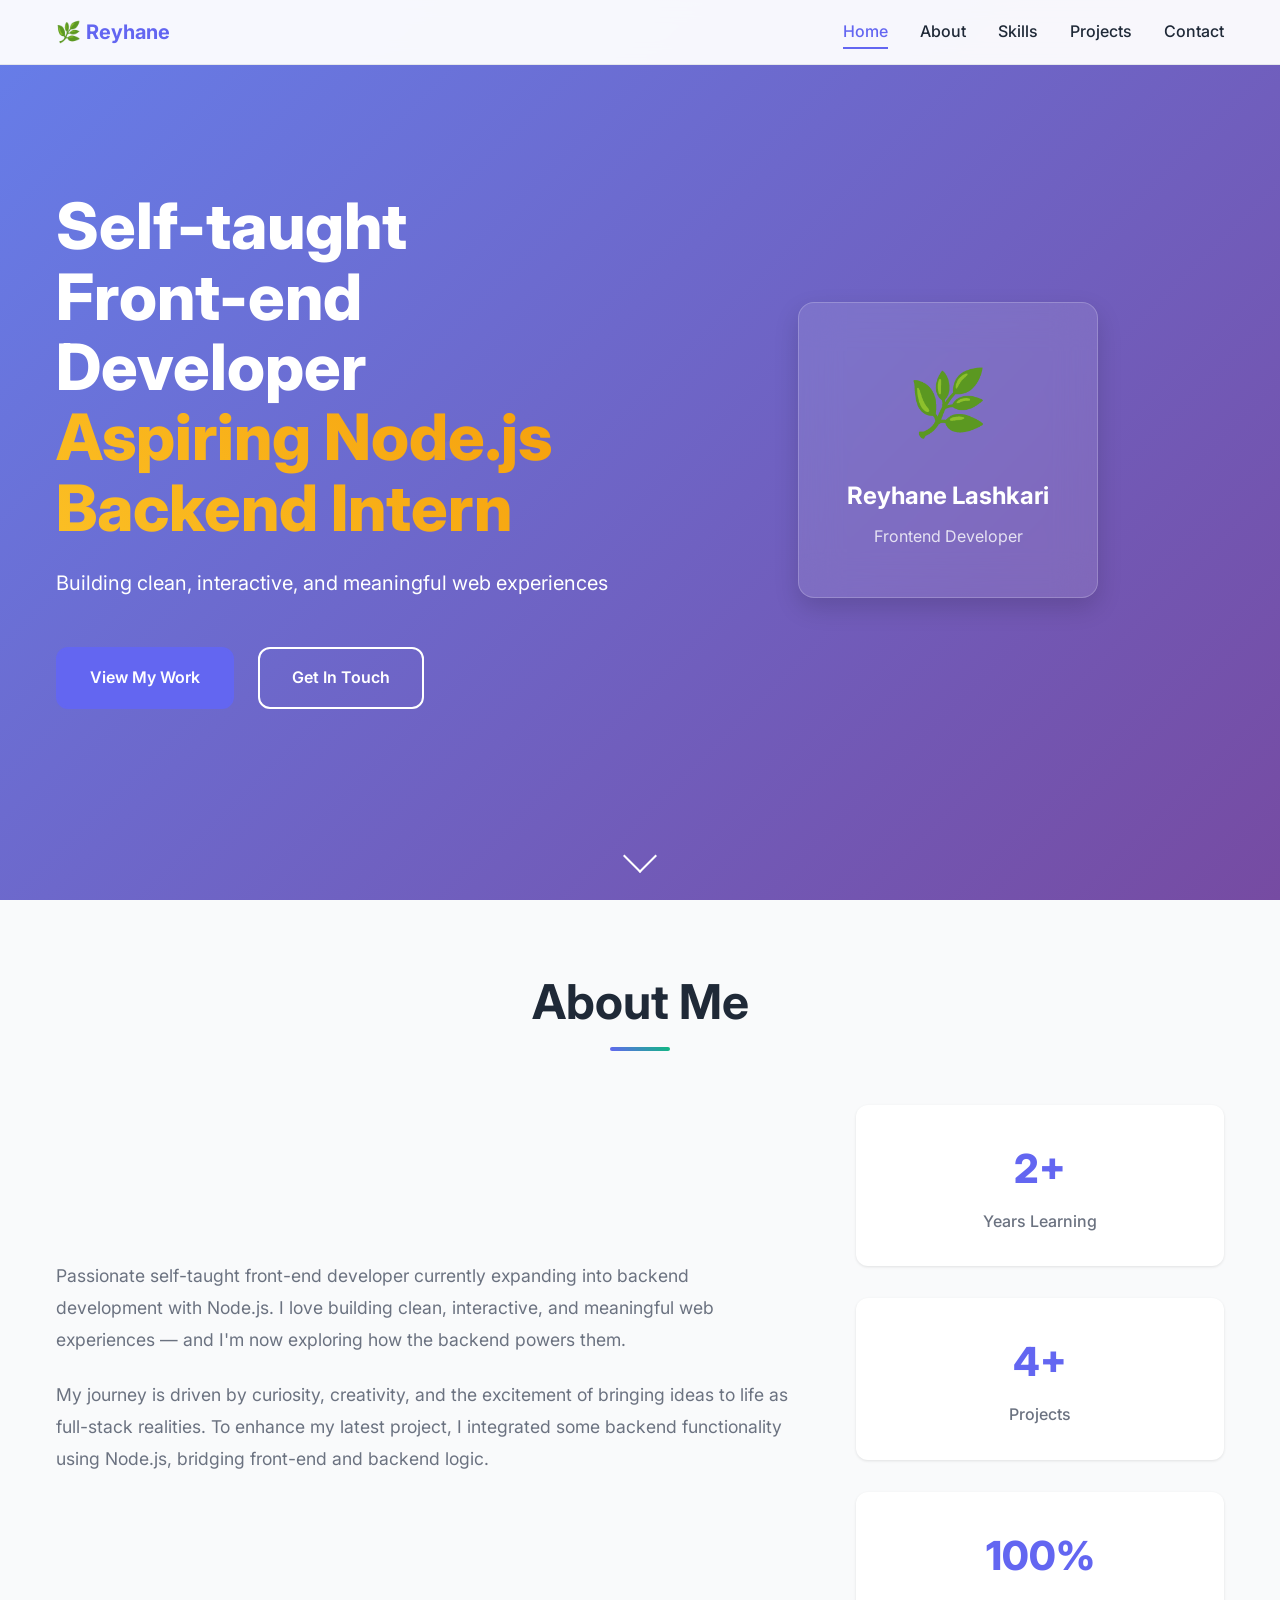
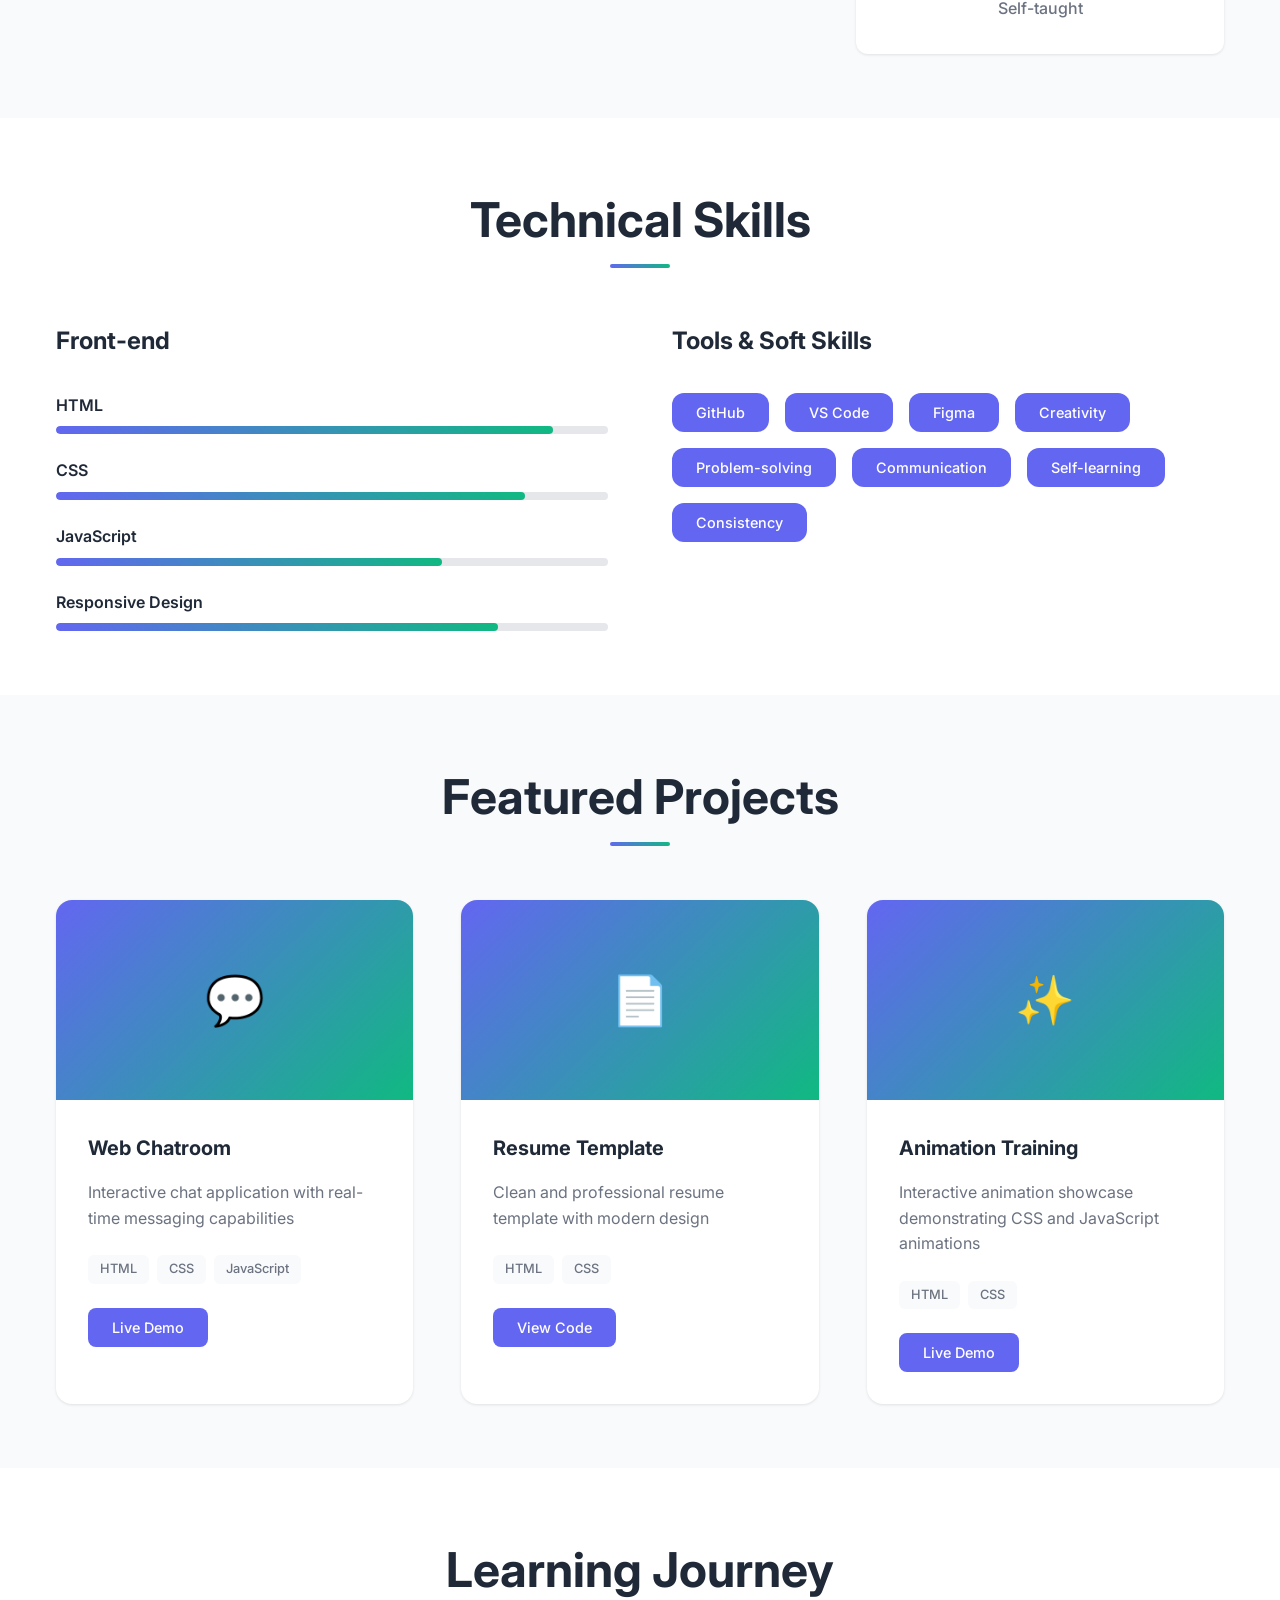
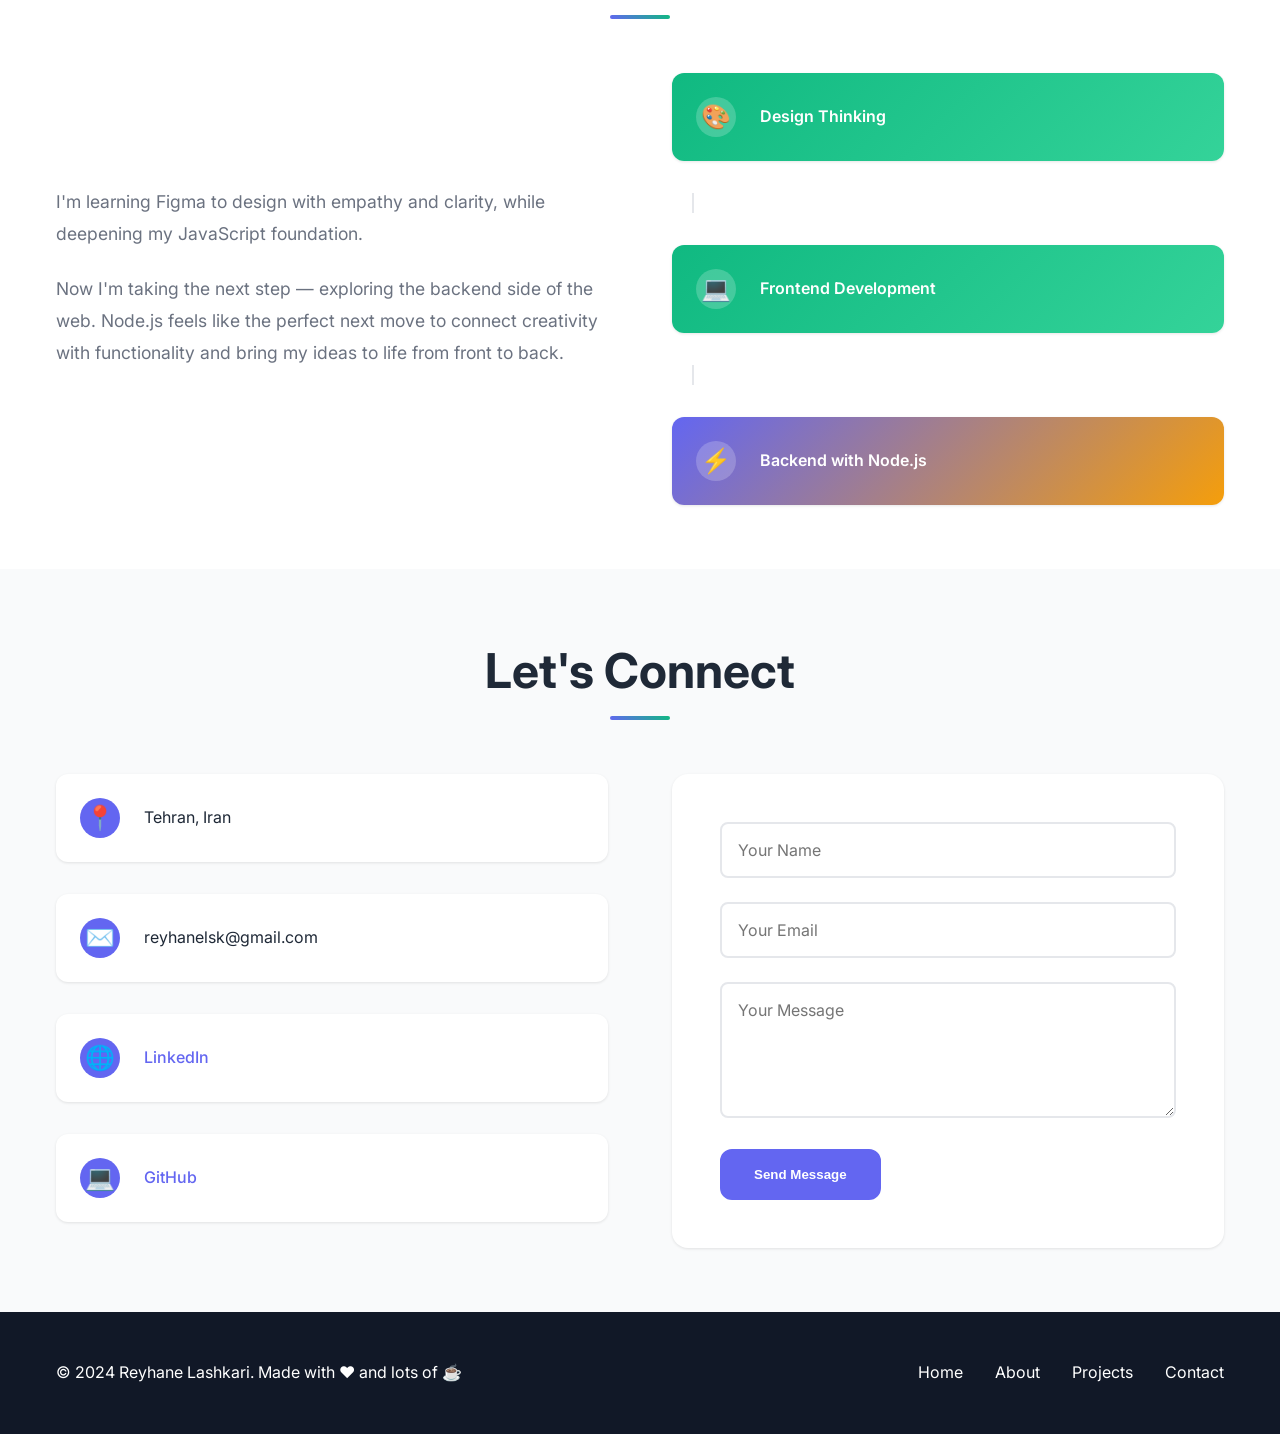
==== index.html @ 19170413 "required" ====
<!DOCTYPE html>
<html lang="en">
<head>
    <meta charset="UTF-8">
    <meta name="viewport" content="width=device-width, initial-scale=1.0">
    <meta name="description" content="Reyhane Lashkari - Self-taught Front-end Developer | Aspiring Node.js Backend Intern">
    <meta name="keywords" content="frontend developer, web developer, portfolio, HTML, CSS, JavaScript, Node.js">
    <meta name="author" content="Reyhane Lashkari">
    
    <!-- Open Graph Meta Tags -->
    <meta property="og:title" content="Reyhane Lashkari - Frontend Developer Portfolio">
    <meta property="og:description" content="Passionate self-taught front-end developer exploring backend development with Node.js">
    <meta property="og:type" content="website">
    
    <title>Reyhane Lashkari - Frontend Developer Portfolio</title>
    
    <!-- Preload critical resources -->
    <link rel="preload" href="styles.css" as="style">
    <link rel="preload" href="script.js" as="script">
    
    <!-- Favicon -->
    <link rel="icon" type="image/svg+xml" href="data:image/svg+xml,<svg xmlns='http://www.w3.org/2000/svg' viewBox='0 0 100 100'><text y='.9em' font-size='90'>🌿</text></svg>">
    
    <!-- PWA Manifest -->
    <link rel="manifest" href="manifest.json">
    <meta name="theme-color" content="#6366f1">
    <meta name="apple-mobile-web-app-capable" content="yes">
    <meta name="apple-mobile-web-app-status-bar-style" content="default">
    <meta name="apple-mobile-web-app-title" content="Reyhane Portfolio">
    
    <!-- Styles -->
    <link rel="stylesheet" href="styles.css">
</head>
<body>
    <!-- Navigation -->
    <nav class="navbar" id="navbar">
        <div class="nav-container">
            <div class="nav-logo">
                <span class="logo-text">🌿 Reyhane</span>
            </div>
            <div class="nav-menu" id="nav-menu">
                <a href="#home" class="nav-link">Home</a>
                <a href="#about" class="nav-link">About</a>
                <a href="#skills" class="nav-link">Skills</a>
                <a href="#projects" class="nav-link">Projects</a>
                <a href="#contact" class="nav-link">Contact</a>
            </div>
            <div class="hamburger" id="hamburger">
                <span class="bar"></span>
                <span class="bar"></span>
                <span class="bar"></span>
            </div>
        </div>
    </nav>

    <!-- Hero Section -->
    <section id="home" class="hero">
        <div class="hero-container">
            <div class="hero-content">
                <h1 class="hero-title">
                    <span class="title-line">Self-taught</span>
                    <span class="title-line">Front-end Developer</span>
                    <span class="title-line highlight">Aspiring Node.js Backend Intern</span>
                </h1>
                <p class="hero-subtitle">
                    Building clean, interactive, and meaningful web experiences
                </p>
                <div class="hero-buttons">
                    <a href="#projects" class="btn btn-primary">View My Work</a>
                    <a href="#contact" class="btn btn-secondary">Get In Touch</a>
                </div>
            </div>
            <div class="hero-image">
                <div class="floating-card">
                    <div class="card-content">
                        <div class="profile-avatar">🌿</div>
                        <h3>Reyhane Lashkari</h3>
                        <p>Frontend Developer</p>
                    </div>
                </div>
            </div>
        </div>
        <div class="scroll-indicator">
            <div class="scroll-arrow"></div>
        </div>
    </section>

    <!-- About Section -->
    <section id="about" class="about">
        <div class="container">
            <h2 class="section-title">About Me</h2>
            <div class="about-content">
                <div class="about-text">
                    <p class="about-description">
                        Passionate self-taught front-end developer currently expanding into backend development with Node.js.
                        I love building clean, interactive, and meaningful web experiences — and I'm now exploring how the backend powers them.
                    </p>
                    <p class="about-description">
                        My journey is driven by curiosity, creativity, and the excitement of bringing ideas to life as full-stack realities.
                        To enhance my latest project, I integrated some backend functionality using Node.js, bridging front-end and backend logic.
                    </p>
                </div>
                <div class="about-stats">
                    <div class="stat-item">
                        <div class="stat-number">2+</div>
                        <div class="stat-label">Years Learning</div>
                    </div>
                    <div class="stat-item">
                        <div class="stat-number">4+</div>
                        <div class="stat-label">Projects</div>
                    </div>
                    <div class="stat-item">
                        <div class="stat-number">100%</div>
                        <div class="stat-label">Self-taught</div>
                    </div>
                </div>
            </div>
        </div>
    </section>

    <!-- Skills Section -->
    <section id="skills" class="skills">
        <div class="container">
            <h2 class="section-title">Technical Skills</h2>
            <div class="skills-grid">
                <div class="skill-category">
                    <h3>Front-end</h3>
                    <div class="skill-items">
                        <div class="skill-item">
                            <span class="skill-name">HTML</span>
                            <div class="skill-bar">
                                <div class="skill-progress" data-width="90"></div>
                            </div>
                        </div>
                        <div class="skill-item">
                            <span class="skill-name">CSS</span>
                            <div class="skill-bar">
                                <div class="skill-progress" data-width="85"></div>
                            </div>
                        </div>
                        <div class="skill-item">
                            <span class="skill-name">JavaScript</span>
                            <div class="skill-bar">
                                <div class="skill-progress" data-width="70"></div>
                            </div>
                        </div>
                        <div class="skill-item">
                            <span class="skill-name">Responsive Design</span>
                            <div class="skill-bar">
                                <div class="skill-progress" data-width="80"></div>
                            </div>
                        </div>
                    </div>
                </div>
                <div class="skill-category">
                    <h3>Tools & Soft Skills</h3>
                    <div class="skill-tags">
                        <span class="skill-tag">GitHub</span>
                        <span class="skill-tag">VS Code</span>
                        <span class="skill-tag">Figma</span>
                        <span class="skill-tag">Creativity</span>
                        <span class="skill-tag">Problem-solving</span>
                        <span class="skill-tag">Communication</span>
                        <span class="skill-tag">Self-learning</span>
                        <span class="skill-tag">Consistency</span>
                    </div>
                </div>
            </div>
        </div>
    </section>

    <!-- Projects Section -->
    <section id="projects" class="projects">
        <div class="container">
            <h2 class="section-title">Featured Projects</h2>
            <div class="projects-grid">
                <div class="project-card" data-aos="fade-up">
                    <div class="project-image">
                        <div class="project-placeholder">
                            <span class="project-icon">💬</span>
                        </div>
                    </div>
                    <div class="project-content">
                        <h3>Web Chatroom</h3>
                        <p>Interactive chat application with real-time messaging capabilities</p>
                        <div class="project-tech">
                            <span class="tech-tag">HTML</span>
                            <span class="tech-tag">CSS</span>
                            <span class="tech-tag">JavaScript</span>
                        </div>
                        <div class="project-links">
                            <a href="https://reyhane-lsk.github.io/Exito.PROJECT/" target="_blank" class="project-link">Live Demo</a>
                        </div>
                    </div>
                </div>

                <div class="project-card" data-aos="fade-up" data-aos-delay="100">
                    <div class="project-image">
                        <div class="project-placeholder">
                            <span class="project-icon">📄</span>
                        </div>
                    </div>
                    <div class="project-content">
                        <h3>Resume Template</h3>
                        <p>Clean and professional resume template with modern design</p>
                        <div class="project-tech">
                            <span class="tech-tag">HTML</span>
                            <span class="tech-tag">CSS</span>
                        </div>
                        <div class="project-links">
                            <a href="https://github.com/Reyhane-lsk/resume-teplate" target="_blank" class="project-link">View Code</a>
                        </div>
                    </div>
                </div>

                <div class="project-card" data-aos="fade-up" data-aos-delay="200">
                    <div class="project-image">
                        <div class="project-placeholder">
                            <span class="project-icon">✨</span>
                        </div>
                    </div>
                    <div class="project-content">
                        <h3>Animation Training</h3>
                        <p>Interactive animation showcase demonstrating CSS and JavaScript animations</p>
                        <div class="project-tech">
                            <span class="tech-tag">HTML</span>
                            <span class="tech-tag">CSS</span>
                        </div>
                        <div class="project-links">
                            <a href="https://reyhane-lsk.github.io/animation/" target="_blank" class="project-link">Live Demo</a>
                        </div>
                    </div>
                </div>
            </div>
        </div>
    </section>

    <!-- Learning Journey Section -->
    <section class="learning">
        <div class="container">
            <h2 class="section-title">Learning Journey</h2>
            <div class="learning-content">
                <div class="learning-text">
                    <p>I'm learning Figma to design with empathy and clarity, while deepening my JavaScript foundation.</p>
                    <p>Now I'm taking the next step — exploring the backend side of the web. Node.js feels like the perfect next move to connect creativity with functionality and bring my ideas to life from front to back.</p>
                </div>
                <div class="learning-visual">
                    <div class="learning-path">
                        <div class="path-item completed">
                            <div class="path-icon">🎨</div>
                            <div class="path-text">Design Thinking</div>
                        </div>
                        <div class="path-line"></div>
                        <div class="path-item completed">
                            <div class="path-icon">💻</div>
                            <div class="path-text">Frontend Development</div>
                        </div>
                        <div class="path-line"></div>
                        <div class="path-item current">
                            <div class="path-icon">⚡</div>
                            <div class="path-text">Backend with Node.js</div>
                        </div>
                    </div>
                </div>
            </div>
        </div>
    </section>

    <!-- Contact Section -->
    <section id="contact" class="contact">
        <div class="container">
            <h2 class="section-title">Let's Connect</h2>
            <div class="contact-content">
                <div class="contact-info">
                    <div class="contact-item">
                        <div class="contact-icon">📍</div>
                        <div class="contact-text">Tehran, Iran</div>
                    </div>
                    <div class="contact-item">
                        <div class="contact-icon">✉️</div>
                        <div class="contact-text">reyhanelsk@gmail.com</div>
                    </div>
                    <div class="contact-item">
                        <div class="contact-icon">🌐</div>
                        <div class="contact-text">
                            <a href="https://www.linkedin.com/in/reyhane-lashkari-071362370" target="_blank">LinkedIn</a>
                        </div>
                    </div>
                    <div class="contact-item">
                        <div class="contact-icon">💻</div>
                        <div class="contact-text">
                            <a href="https://github.com/Reyhane-lsk" target="_blank">GitHub</a>
                        </div>
                    </div>
                </div>
                <div class="contact-form">
                    <form id="contactForm">
                        <div class="form-group">
                            <input type="text" id="name" name="name" placeholder="Your Name" required>
                        </div>
                        <div class="form-group">
                            <input type="email" id="email" name="email" placeholder="Your Email" required>
                        </div>
                        <div class="form-group">
                            <textarea id="message" name="message" placeholder="Your Message" rows="5" required></textarea>
                        </div>
                        <button type="submit" class="btn btn-primary">Send Message</button>
                    </form>
                </div>
            </div>
        </div>
    </section>

    <!-- Footer -->
    <footer class="footer">
        <div class="container">
            <div class="footer-content">
                <div class="footer-text">
                    <p>&copy; 2024 Reyhane Lashkari. Made with ❤️ and lots of ☕</p>
                </div>
                <div class="footer-links">
                    <a href="#home">Home</a>
                    <a href="#about">About</a>
                    <a href="#projects">Projects</a>
                    <a href="#contact">Contact</a>
                </div>
            </div>
        </div>
    </footer>

    <!-- Scripts -->
    <script src="script.js"></script>
</body>
</html>
---- styles.css ----
/* Reset and Base Styles */
* {
    margin: 0;
    padding: 0;
    box-sizing: border-box;
}

:root {
    /* Color Palette */
    --primary-color: #6366f1;
    --primary-dark: #4f46e5;
    --secondary-color: #10b981;
    --accent-color: #f59e0b;
    --text-primary: #1f2937;
    --text-secondary: #6b7280;
    --text-light: #9ca3af;
    --bg-primary: #ffffff;
    --bg-secondary: #f9fafb;
    --bg-dark: #111827;
    --border-color: #e5e7eb;
    --shadow-light: 0 1px 3px rgba(0, 0, 0, 0.1);
    --shadow-medium: 0 4px 6px rgba(0, 0, 0, 0.1);
    --shadow-large: 0 10px 25px rgba(0, 0, 0, 0.15);
    
    /* Typography */
    --font-primary: 'Inter', -apple-system, BlinkMacSystemFont, 'Segoe UI', Roboto, sans-serif;
    --font-mono: 'Fira Code', 'Monaco', 'Cascadia Code', monospace;
    
    /* Spacing */
    --spacing-xs: 0.5rem;
    --spacing-sm: 1rem;
    --spacing-md: 1.5rem;
    --spacing-lg: 2rem;
    --spacing-xl: 3rem;
    --spacing-2xl: 4rem;
    
    /* Border Radius */
    --radius-sm: 0.375rem;
    --radius-md: 0.5rem;
    --radius-lg: 0.75rem;
    --radius-xl: 1rem;
    
    /* Transitions */
    --transition-fast: 0.15s ease;
    --transition-normal: 0.3s ease;
    --transition-slow: 0.5s ease;
}

/* Performance Optimizations */
html {
    scroll-behavior: smooth;
    font-size: 16px;
}

body {
    font-family: var(--font-primary);
    line-height: 1.6;
    color: var(--text-primary);
    background-color: var(--bg-primary);
    overflow-x: hidden;
}

/* Lazy Loading Images */
img[data-src] {
    opacity: 0;
    transition: opacity 0.3s ease;
}

img[data-src].loaded {
    opacity: 1;
}

/* Container */
.container {
    max-width: 1200px;
    margin: 0 auto;
    padding: 0 var(--spacing-sm);
}

/* Navigation */
.navbar {
    position: fixed;
    top: 0;
    left: 0;
    right: 0;
    background: rgba(255, 255, 255, 0.95);
    backdrop-filter: blur(10px);
    border-bottom: 1px solid var(--border-color);
    z-index: 1000;
    transition: all var(--transition-normal);
}

.navbar.scrolled {
    background: rgba(255, 255, 255, 0.98);
    box-shadow: var(--shadow-medium);
}

.nav-container {
    display: flex;
    justify-content: space-between;
    align-items: center;
    padding: var(--spacing-sm) var(--spacing-sm);
    max-width: 1200px;
    margin: 0 auto;
}

.nav-logo .logo-text {
    font-size: 1.25rem;
    font-weight: 700;
    color: var(--primary-color);
    text-decoration: none;
}

.nav-menu {
    display: flex;
    gap: var(--spacing-lg);
}

.nav-link {
    text-decoration: none;
    color: var(--text-primary);
    font-weight: 500;
    transition: color var(--transition-fast);
    position: relative;
}

.nav-link:hover {
    color: var(--primary-color);
}

.nav-link::after {
    content: '';
    position: absolute;
    bottom: -4px;
    left: 0;
    width: 0;
    height: 2px;
    background: var(--primary-color);
    transition: width var(--transition-normal);
}

.nav-link:hover::after {
    width: 100%;
}

.hamburger {
    display: none;
    flex-direction: column;
    cursor: pointer;
    gap: 4px;
}

.bar {
    width: 25px;
    height: 3px;
    background: var(--text-primary);
    transition: all var(--transition-normal);
}

/* Hero Section */
.hero {
    min-height: 100vh;
    display: flex;
    align-items: center;
    background: linear-gradient(135deg, #667eea 0%, #764ba2 100%);
    position: relative;
    overflow: hidden;
}

.hero::before {
    content: '';
    position: absolute;
    top: 0;
    left: 0;
    right: 0;
    bottom: 0;
    background: url('data:image/svg+xml,<svg xmlns="http://www.w3.org/2000/svg" viewBox="0 0 100 100"><defs><pattern id="grain" width="100" height="100" patternUnits="userSpaceOnUse"><circle cx="50" cy="50" r="1" fill="white" opacity="0.1"/></pattern></defs><rect width="100" height="100" fill="url(%23grain)"/></svg>');
    opacity: 0.3;
}

.hero-container {
    display: grid;
    grid-template-columns: 1fr 1fr;
    gap: var(--spacing-2xl);
    align-items: center;
    position: relative;
    z-index: 1;
    max-width: 1200px;
    margin: 0 auto;
    padding: 0 var(--spacing-sm);
}

.hero-content {
    color: white;
}

.hero-title {
    font-size: clamp(2.5rem, 5vw, 4rem);
    font-weight: 800;
    line-height: 1.1;
    margin-bottom: var(--spacing-md);
}

.title-line {
    display: block;
    opacity: 0;
    transform: translateY(30px);
    animation: slideUp 0.8s ease forwards;
}

.title-line:nth-child(1) { animation-delay: 0.1s; }
.title-line:nth-child(2) { animation-delay: 0.2s; }
.title-line:nth-child(3) { animation-delay: 0.3s; }

.highlight {
    background: linear-gradient(45deg, #fbbf24, #f59e0b);
    -webkit-background-clip: text;
    -webkit-text-fill-color: transparent;
    background-clip: text;
}

.hero-subtitle {
    font-size: 1.25rem;
    margin-bottom: var(--spacing-xl);
    opacity: 0;
    animation: fadeInUp 0.8s ease 0.4s forwards;
}

.hero-buttons {
    display: flex;
    gap: var(--spacing-md);
    opacity: 0;
    animation: fadeInUp 0.8s ease 0.5s forwards;
}

.btn {
    display: inline-block;
    padding: var(--spacing-sm) var(--spacing-lg);
    border-radius: var(--radius-lg);
    text-decoration: none;
    font-weight: 600;
    transition: all var(--transition-normal);
    border: 2px solid transparent;
    cursor: pointer;
}

.btn-primary {
    background: var(--primary-color);
    color: white;
    border-color: var(--primary-color);
}

.btn-primary:hover {
    background: var(--primary-dark);
    transform: translateY(-2px);
    box-shadow: var(--shadow-large);
}

.btn-secondary {
    background: transparent;
    color: white;
    border-color: white;
}

.btn-secondary:hover {
    background: white;
    color: var(--primary-color);
    transform: translateY(-2px);
}

.hero-image {
    display: flex;
    justify-content: center;
    align-items: center;
}

.floating-card {
    background: rgba(255, 255, 255, 0.1);
    backdrop-filter: blur(20px);
    border: 1px solid rgba(255, 255, 255, 0.2);
    border-radius: var(--radius-xl);
    padding: var(--spacing-xl);
    text-align: center;
    color: white;
    animation: float 3s ease-in-out infinite;
    box-shadow: var(--shadow-large);
}

.profile-avatar {
    font-size: 4rem;
    margin-bottom: var(--spacing-md);
}

.card-content h3 {
    font-size: 1.5rem;
    margin-bottom: var(--spacing-xs);
}

.card-content p {
    color: rgba(255, 255, 255, 0.8);
}

.scroll-indicator {
    position: absolute;
    bottom: var(--spacing-lg);
    left: 50%;
    transform: translateX(-50%);
    animation: bounce 2s infinite;
}

.scroll-arrow {
    width: 24px;
    height: 24px;
    border: 2px solid white;
    border-top: none;
    border-left: none;
    transform: rotate(45deg);
}

/* Section Styles */
section {
    padding: var(--spacing-2xl) 0;
}

.section-title {
    font-size: clamp(2rem, 4vw, 3rem);
    font-weight: 700;
    text-align: center;
    margin-bottom: var(--spacing-2xl);
    color: var(--text-primary);
    position: relative;
}

.section-title::after {
    content: '';
    position: absolute;
    bottom: -10px;
    left: 50%;
    transform: translateX(-50%);
    width: 60px;
    height: 4px;
    background: linear-gradient(45deg, var(--primary-color), var(--secondary-color));
    border-radius: 2px;
}

/* About Section */
.about {
    background: var(--bg-secondary);
}

.about-content {
    display: grid;
    grid-template-columns: 2fr 1fr;
    gap: var(--spacing-2xl);
    align-items: center;
}

.about-description {
    font-size: 1.1rem;
    line-height: 1.8;
    color: var(--text-secondary);
    margin-bottom: var(--spacing-md);
}

.about-stats {
    display: flex;
    flex-direction: column;
    gap: var(--spacing-lg);
}

.stat-item {
    text-align: center;
    padding: var(--spacing-lg);
    background: white;
    border-radius: var(--radius-lg);
    box-shadow: var(--shadow-light);
    transition: transform var(--transition-normal);
}

.stat-item:hover {
    transform: translateY(-5px);
}

.stat-number {
    font-size: 2.5rem;
    font-weight: 800;
    color: var(--primary-color);
    margin-bottom: var(--spacing-xs);
}

.stat-label {
    color: var(--text-secondary);
    font-weight: 500;
}

/* Skills Section */
.skills-grid {
    display: grid;
    grid-template-columns: 1fr 1fr;
    gap: var(--spacing-2xl);
}

.skill-category h3 {
    font-size: 1.5rem;
    margin-bottom: var(--spacing-lg);
    color: var(--text-primary);
}

.skill-items {
    display: flex;
    flex-direction: column;
    gap: var(--spacing-md);
}

.skill-item {
    display: flex;
    flex-direction: column;
    gap: var(--spacing-xs);
}

.skill-name {
    font-weight: 600;
    color: var(--text-primary);
}

.skill-bar {
    height: 8px;
    background: var(--border-color);
    border-radius: 4px;
    overflow: hidden;
}

.skill-progress {
    height: 100%;
    background: linear-gradient(45deg, var(--primary-color), var(--secondary-color));
    border-radius: 4px;
    width: 0;
    transition: width 1s ease;
}

.skill-tags {
    display: flex;
    flex-wrap: wrap;
    gap: var(--spacing-sm);
}

.skill-tag {
    padding: var(--spacing-xs) var(--spacing-md);
    background: var(--primary-color);
    color: white;
    border-radius: var(--radius-lg);
    font-size: 0.9rem;
    font-weight: 500;
    transition: transform var(--transition-fast);
}

.skill-tag:hover {
    transform: translateY(-2px);
}

/* Projects Section */
.projects {
    background: var(--bg-secondary);
}

.projects-grid {
    display: grid;
    grid-template-columns: repeat(auto-fit, minmax(350px, 1fr));
    gap: var(--spacing-xl);
}

.project-card {
    background: white;
    border-radius: var(--radius-xl);
    overflow: hidden;
    box-shadow: var(--shadow-light);
    transition: all var(--transition-normal);
    opacity: 0;
    transform: translateY(30px);
}

.project-card.animate {
    opacity: 1;
    transform: translateY(0);
}

.project-card:hover {
    transform: translateY(-10px);
    box-shadow: var(--shadow-large);
}

.project-image {
    height: 200px;
    background: linear-gradient(135deg, var(--primary-color), var(--secondary-color));
    display: flex;
    align-items: center;
    justify-content: center;
}

.project-placeholder {
    text-align: center;
    color: white;
}

.project-icon {
    font-size: 3rem;
    margin-bottom: var(--spacing-sm);
}

.project-content {
    padding: var(--spacing-lg);
}

.project-content h3 {
    font-size: 1.25rem;
    margin-bottom: var(--spacing-sm);
    color: var(--text-primary);
}

.project-content p {
    color: var(--text-secondary);
    margin-bottom: var(--spacing-md);
    line-height: 1.6;
}

.project-tech {
    display: flex;
    flex-wrap: wrap;
    gap: var(--spacing-xs);
    margin-bottom: var(--spacing-md);
}

.tech-tag {
    padding: 4px 12px;
    background: var(--bg-secondary);
    color: var(--text-secondary);
    border-radius: var(--radius-sm);
    font-size: 0.8rem;
    font-weight: 500;
}

.project-links {
    display: flex;
    gap: var(--spacing-sm);
}

.project-link {
    padding: var(--spacing-xs) var(--spacing-md);
    background: var(--primary-color);
    color: white;
    text-decoration: none;
    border-radius: var(--radius-md);
    font-size: 0.9rem;
    font-weight: 500;
    transition: all var(--transition-fast);
}

.project-link:hover {
    background: var(--primary-dark);
    transform: translateY(-2px);
}

/* Learning Section */
.learning {
    background: var(--bg-primary);
}

.learning-content {
    display: grid;
    grid-template-columns: 1fr 1fr;
    gap: var(--spacing-2xl);
    align-items: center;
}

.learning-text p {
    font-size: 1.1rem;
    line-height: 1.8;
    color: var(--text-secondary);
    margin-bottom: var(--spacing-md);
}

.learning-path {
    display: flex;
    flex-direction: column;
    gap: var(--spacing-lg);
}

.path-item {
    display: flex;
    align-items: center;
    gap: var(--spacing-md);
    padding: var(--spacing-md);
    background: white;
    border-radius: var(--radius-lg);
    box-shadow: var(--shadow-light);
    transition: all var(--transition-normal);
}

.path-item.completed {
    background: linear-gradient(135deg, var(--secondary-color), #34d399);
    color: white;
}

.path-item.current {
    background: linear-gradient(135deg, var(--primary-color), var(--accent-color));
    color: white;
    animation: pulse 2s infinite;
}

.path-icon {
    font-size: 1.5rem;
    width: 40px;
    height: 40px;
    display: flex;
    align-items: center;
    justify-content: center;
    background: rgba(255, 255, 255, 0.2);
    border-radius: 50%;
}

.path-text {
    font-weight: 600;
}

.path-line {
    width: 2px;
    height: 20px;
    background: var(--border-color);
    margin-left: 20px;
}

/* Contact Section */
.contact {
    background: var(--bg-secondary);
}

.contact-content {
    display: grid;
    grid-template-columns: 1fr 1fr;
    gap: var(--spacing-2xl);
}

.contact-info {
    display: flex;
    flex-direction: column;
    gap: var(--spacing-lg);
}

.contact-item {
    display: flex;
    align-items: center;
    gap: var(--spacing-md);
    padding: var(--spacing-md);
    background: white;
    border-radius: var(--radius-lg);
    box-shadow: var(--shadow-light);
    transition: transform var(--transition-normal);
}

.contact-item:hover {
    transform: translateX(10px);
}

.contact-icon {
    font-size: 1.5rem;
    width: 40px;
    height: 40px;
    display: flex;
    align-items: center;
    justify-content: center;
    background: var(--primary-color);
    color: white;
    border-radius: 50%;
}

.contact-text a {
    color: var(--primary-color);
    text-decoration: none;
    font-weight: 500;
}

.contact-text a:hover {
    text-decoration: underline;
}

.contact-form {
    background: white;
    padding: var(--spacing-xl);
    border-radius: var(--radius-xl);
    box-shadow: var(--shadow-light);
}

.form-group {
    margin-bottom: var(--spacing-md);
}

.form-group input,
.form-group textarea {
    width: 100%;
    padding: var(--spacing-sm);
    border: 2px solid var(--border-color);
    border-radius: var(--radius-md);
    font-family: var(--font-primary);
    font-size: 1rem;
    transition: border-color var(--transition-fast);
}

.form-group input:focus,
.form-group textarea:focus {
    outline: none;
    border-color: var(--primary-color);
}

.form-group textarea {
    resize: vertical;
    min-height: 120px;
}

/* Footer */
.footer {
    background: var(--bg-dark);
    color: white;
    padding: var(--spacing-xl) 0;
}

.footer-content {
    display: flex;
    justify-content: space-between;
    align-items: center;
}

.footer-links {
    display: flex;
    gap: var(--spacing-lg);
}

.footer-links a {
    color: white;
    text-decoration: none;
    transition: color var(--transition-fast);
}

.footer-links a:hover {
    color: var(--primary-color);
}

/* Animations */
@keyframes slideUp {
    from {
        opacity: 0;
        transform: translateY(30px);
    }
    to {
        opacity: 1;
        transform: translateY(0);
    }
}

@keyframes fadeInUp {
    from {
        opacity: 0;
        transform: translateY(20px);
    }
    to {
        opacity: 1;
        transform: translateY(0);
    }
}

@keyframes float {
    0%, 100% {
        transform: translateY(0);
    }
    50% {
        transform: translateY(-20px);
    }
}

@keyframes bounce {
    0%, 20%, 50%, 80%, 100% {
        transform: translateX(-50%) translateY(0);
    }
    40% {
        transform: translateX(-50%) translateY(-10px);
    }
    60% {
        transform: translateX(-50%) translateY(-5px);
    }
}

@keyframes pulse {
    0%, 100% {
        transform: scale(1);
    }
    50% {
        transform: scale(1.05);
    }
}

/* Responsive Design */
@media (max-width: 768px) {
    .hamburger {
        display: flex;
    }
    
    .nav-menu {
        position: fixed;
        top: 70px;
        left: -100%;
        width: 100%;
        height: calc(100vh - 70px);
        background: white;
        flex-direction: column;
        justify-content: start;
        align-items: center;
        padding-top: var(--spacing-xl);
        transition: left var(--transition-normal);
        box-shadow: var(--shadow-large);
    }
    
    .nav-menu.active {
        left: 0;
    }
    
    .hamburger.active .bar:nth-child(1) {
        transform: rotate(45deg) translate(5px, 5px);
    }
    
    .hamburger.active .bar:nth-child(2) {
        opacity: 0;
    }
    
    .hamburger.active .bar:nth-child(3) {
        transform: rotate(-45deg) translate(7px, -6px);
    }
    
    .hero-container {
        grid-template-columns: 1fr;
        text-align: center;
        gap: var(--spacing-xl);
    }
    
    .hero-buttons {
        flex-direction: column;
        align-items: center;
    }
    
    .about-content {
        grid-template-columns: 1fr;
        gap: var(--spacing-xl);
    }
    
    .about-stats {
        flex-direction: row;
        justify-content: space-around;
    }
    
    .skills-grid {
        grid-template-columns: 1fr;
        gap: var(--spacing-xl);
    }
    
    .projects-grid {
        grid-template-columns: 1fr;
    }
    
    .learning-content {
        grid-template-columns: 1fr;
        gap: var(--spacing-xl);
    }
    
    .contact-content {
        grid-template-columns: 1fr;
        gap: var(--spacing-xl);
    }
    
    .footer-content {
        flex-direction: column;
        gap: var(--spacing-md);
        text-align: center;
    }
    
    .footer-links {
        flex-wrap: wrap;
        justify-content: center;
    }
}

@media (max-width: 480px) {
    .container {
        padding: 0 var(--spacing-sm);
    }
    
    .hero-title {
        font-size: 2rem;
    }
    
    .section-title {
        font-size: 1.75rem;
    }
    
    .about-stats {
        flex-direction: column;
    }
    
    .skill-tags {
        justify-content: center;
    }
    
    .project-card {
        margin: 0 var(--spacing-xs);
    }
}

/* Performance Optimizations */
@media (prefers-reduced-motion: reduce) {
    * {
        animation-duration: 0.01ms !important;
        animation-iteration-count: 1 !important;
        transition-duration: 0.01ms !important;
    }
}

/* Print Styles */
@media print {
    .navbar,
    .hero-buttons,
    .contact-form,
    .footer {
        display: none;
    }
    
    body {
        font-size: 12pt;
        line-height: 1.4;
    }
    
    .section-title {
        page-break-after: avoid;
    }
}

/* High Contrast Mode */
@media (prefers-contrast: high) {
    :root {
        --text-primary: #000000;
        --text-secondary: #333333;
        --border-color: #000000;
    }
}

/* Dark Mode Support */
@media (prefers-color-scheme: dark) {
    :root {
        --text-primary: #f9fafb;
        --text-secondary: #d1d5db;
        --text-light: #9ca3af;
        --bg-primary: #111827;
        --bg-secondary: #1f2937;
        --border-color: #374151;
    }
    
    .navbar {
        background: rgba(17, 24, 39, 0.95);
    }
    
    .navbar.scrolled {
        background: rgba(17, 24, 39, 0.98);
    }
}
---- styles.css ----
/* Reset and Base Styles */
* {
    margin: 0;
    padding: 0;
    box-sizing: border-box;
}

:root {
    /* Color Palette */
    --primary-color: #6366f1;
    --primary-dark: #4f46e5;
    --secondary-color: #10b981;
    --accent-color: #f59e0b;
    --text-primary: #1f2937;
    --text-secondary: #6b7280;
    --text-light: #9ca3af;
    --bg-primary: #ffffff;
    --bg-secondary: #f9fafb;
    --bg-dark: #111827;
    --border-color: #e5e7eb;
    --shadow-light: 0 1px 3px rgba(0, 0, 0, 0.1);
    --shadow-medium: 0 4px 6px rgba(0, 0, 0, 0.1);
    --shadow-large: 0 10px 25px rgba(0, 0, 0, 0.15);
    
    /* Typography */
    --font-primary: 'Inter', -apple-system, BlinkMacSystemFont, 'Segoe UI', Roboto, sans-serif;
    --font-mono: 'Fira Code', 'Monaco', 'Cascadia Code', monospace;
    
    /* Spacing */
    --spacing-xs: 0.5rem;
    --spacing-sm: 1rem;
    --spacing-md: 1.5rem;
    --spacing-lg: 2rem;
    --spacing-xl: 3rem;
    --spacing-2xl: 4rem;
    
    /* Border Radius */
    --radius-sm: 0.375rem;
    --radius-md: 0.5rem;
    --radius-lg: 0.75rem;
    --radius-xl: 1rem;
    
    /* Transitions */
    --transition-fast: 0.15s ease;
    --transition-normal: 0.3s ease;
    --transition-slow: 0.5s ease;
}

/* Performance Optimizations */
html {
    scroll-behavior: smooth;
    font-size: 16px;
}

body {
    font-family: var(--font-primary);
    line-height: 1.6;
    color: var(--text-primary);
    background-color: var(--bg-primary);
    overflow-x: hidden;
}

/* Lazy Loading Images */
img[data-src] {
    opacity: 0;
    transition: opacity 0.3s ease;
}

img[data-src].loaded {
    opacity: 1;
}

/* Container */
.container {
    max-width: 1200px;
    margin: 0 auto;
    padding: 0 var(--spacing-sm);
}

/* Navigation */
.navbar {
    position: fixed;
    top: 0;
    left: 0;
    right: 0;
    background: rgba(255, 255, 255, 0.95);
    backdrop-filter: blur(10px);
    border-bottom: 1px solid var(--border-color);
    z-index: 1000;
    transition: all var(--transition-normal);
}

.navbar.scrolled {
    background: rgba(255, 255, 255, 0.98);
    box-shadow: var(--shadow-medium);
}

.nav-container {
    display: flex;
    justify-content: space-between;
    align-items: center;
    padding: var(--spacing-sm) var(--spacing-sm);
    max-width: 1200px;
    margin: 0 auto;
}

.nav-logo .logo-text {
    font-size: 1.25rem;
    font-weight: 700;
    color: var(--primary-color);
    text-decoration: none;
}

.nav-menu {
    display: flex;
    gap: var(--spacing-lg);
}

.nav-link {
    text-decoration: none;
    color: var(--text-primary);
    font-weight: 500;
    transition: color var(--transition-fast);
    position: relative;
}

.nav-link:hover {
    color: var(--primary-color);
}

.nav-link::after {
    content: '';
    position: absolute;
    bottom: -4px;
    left: 0;
    width: 0;
    height: 2px;
    background: var(--primary-color);
    transition: width var(--transition-normal);
}

.nav-link:hover::after {
    width: 100%;
}

.hamburger {
    display: none;
    flex-direction: column;
    cursor: pointer;
    gap: 4px;
}

.bar {
    width: 25px;
    height: 3px;
    background: var(--text-primary);
    transition: all var(--transition-normal);
}

/* Hero Section */
.hero {
    min-height: 100vh;
    display: flex;
    align-items: center;
    background: linear-gradient(135deg, #667eea 0%, #764ba2 100%);
    position: relative;
    overflow: hidden;
}

.hero::before {
    content: '';
    position: absolute;
    top: 0;
    left: 0;
    right: 0;
    bottom: 0;
    background: url('data:image/svg+xml,<svg xmlns="http://www.w3.org/2000/svg" viewBox="0 0 100 100"><defs><pattern id="grain" width="100" height="100" patternUnits="userSpaceOnUse"><circle cx="50" cy="50" r="1" fill="white" opacity="0.1"/></pattern></defs><rect width="100" height="100" fill="url(%23grain)"/></svg>');
    opacity: 0.3;
}

.hero-container {
    display: grid;
    grid-template-columns: 1fr 1fr;
    gap: var(--spacing-2xl);
    align-items: center;
    position: relative;
    z-index: 1;
    max-width: 1200px;
    margin: 0 auto;
    padding: 0 var(--spacing-sm);
}

.hero-content {
    color: white;
}

.hero-title {
    font-size: clamp(2.5rem, 5vw, 4rem);
    font-weight: 800;
    line-height: 1.1;
    margin-bottom: var(--spacing-md);
}

.title-line {
    display: block;
    opacity: 0;
    transform: translateY(30px);
    animation: slideUp 0.8s ease forwards;
}

.title-line:nth-child(1) { animation-delay: 0.1s; }
.title-line:nth-child(2) { animation-delay: 0.2s; }
.title-line:nth-child(3) { animation-delay: 0.3s; }

.highlight {
    background: linear-gradient(45deg, #fbbf24, #f59e0b);
    -webkit-background-clip: text;
    -webkit-text-fill-color: transparent;
    background-clip: text;
}

.hero-subtitle {
    font-size: 1.25rem;
    margin-bottom: var(--spacing-xl);
    opacity: 0;
    animation: fadeInUp 0.8s ease 0.4s forwards;
}

.hero-buttons {
    display: flex;
    gap: var(--spacing-md);
    opacity: 0;
    animation: fadeInUp 0.8s ease 0.5s forwards;
}

.btn {
    display: inline-block;
    padding: var(--spacing-sm) var(--spacing-lg);
    border-radius: var(--radius-lg);
    text-decoration: none;
    font-weight: 600;
    transition: all var(--transition-normal);
    border: 2px solid transparent;
    cursor: pointer;
}

.btn-primary {
    background: var(--primary-color);
    color: white;
    border-color: var(--primary-color);
}

.btn-primary:hover {
    background: var(--primary-dark);
    transform: translateY(-2px);
    box-shadow: var(--shadow-large);
}

.btn-secondary {
    background: transparent;
    color: white;
    border-color: white;
}

.btn-secondary:hover {
    background: white;
    color: var(--primary-color);
    transform: translateY(-2px);
}

.hero-image {
    display: flex;
    justify-content: center;
    align-items: center;
}

.floating-card {
    background: rgba(255, 255, 255, 0.1);
    backdrop-filter: blur(20px);
    border: 1px solid rgba(255, 255, 255, 0.2);
    border-radius: var(--radius-xl);
    padding: var(--spacing-xl);
    text-align: center;
    color: white;
    animation: float 3s ease-in-out infinite;
    box-shadow: var(--shadow-large);
}

.profile-avatar {
    font-size: 4rem;
    margin-bottom: var(--spacing-md);
}

.card-content h3 {
    font-size: 1.5rem;
    margin-bottom: var(--spacing-xs);
}

.card-content p {
    color: rgba(255, 255, 255, 0.8);
}

.scroll-indicator {
    position: absolute;
    bottom: var(--spacing-lg);
    left: 50%;
    transform: translateX(-50%);
    animation: bounce 2s infinite;
}

.scroll-arrow {
    width: 24px;
    height: 24px;
    border: 2px solid white;
    border-top: none;
    border-left: none;
    transform: rotate(45deg);
}

/* Section Styles */
section {
    padding: var(--spacing-2xl) 0;
}

.section-title {
    font-size: clamp(2rem, 4vw, 3rem);
    font-weight: 700;
    text-align: center;
    margin-bottom: var(--spacing-2xl);
    color: var(--text-primary);
    position: relative;
}

.section-title::after {
    content: '';
    position: absolute;
    bottom: -10px;
    left: 50%;
    transform: translateX(-50%);
    width: 60px;
    height: 4px;
    background: linear-gradient(45deg, var(--primary-color), var(--secondary-color));
    border-radius: 2px;
}

/* About Section */
.about {
    background: var(--bg-secondary);
}

.about-content {
    display: grid;
    grid-template-columns: 2fr 1fr;
    gap: var(--spacing-2xl);
    align-items: center;
}

.about-description {
    font-size: 1.1rem;
    line-height: 1.8;
    color: var(--text-secondary);
    margin-bottom: var(--spacing-md);
}

.about-stats {
    display: flex;
    flex-direction: column;
    gap: var(--spacing-lg);
}

.stat-item {
    text-align: center;
    padding: var(--spacing-lg);
    background: white;
    border-radius: var(--radius-lg);
    box-shadow: var(--shadow-light);
    transition: transform var(--transition-normal);
}

.stat-item:hover {
    transform: translateY(-5px);
}

.stat-number {
    font-size: 2.5rem;
    font-weight: 800;
    color: var(--primary-color);
    margin-bottom: var(--spacing-xs);
}

.stat-label {
    color: var(--text-secondary);
    font-weight: 500;
}

/* Skills Section */
.skills-grid {
    display: grid;
    grid-template-columns: 1fr 1fr;
    gap: var(--spacing-2xl);
}

.skill-category h3 {
    font-size: 1.5rem;
    margin-bottom: var(--spacing-lg);
    color: var(--text-primary);
}

.skill-items {
    display: flex;
    flex-direction: column;
    gap: var(--spacing-md);
}

.skill-item {
    display: flex;
    flex-direction: column;
    gap: var(--spacing-xs);
}

.skill-name {
    font-weight: 600;
    color: var(--text-primary);
}

.skill-bar {
    height: 8px;
    background: var(--border-color);
    border-radius: 4px;
    overflow: hidden;
}

.skill-progress {
    height: 100%;
    background: linear-gradient(45deg, var(--primary-color), var(--secondary-color));
    border-radius: 4px;
    width: 0;
    transition: width 1s ease;
}

.skill-tags {
    display: flex;
    flex-wrap: wrap;
    gap: var(--spacing-sm);
}

.skill-tag {
    padding: var(--spacing-xs) var(--spacing-md);
    background: var(--primary-color);
    color: white;
    border-radius: var(--radius-lg);
    font-size: 0.9rem;
    font-weight: 500;
    transition: transform var(--transition-fast);
}

.skill-tag:hover {
    transform: translateY(-2px);
}

/* Projects Section */
.projects {
    background: var(--bg-secondary);
}

.projects-grid {
    display: grid;
    grid-template-columns: repeat(auto-fit, minmax(350px, 1fr));
    gap: var(--spacing-xl);
}

.project-card {
    background: white;
    border-radius: var(--radius-xl);
    overflow: hidden;
    box-shadow: var(--shadow-light);
    transition: all var(--transition-normal);
    opacity: 0;
    transform: translateY(30px);
}

.project-card.animate {
    opacity: 1;
    transform: translateY(0);
}

.project-card:hover {
    transform: translateY(-10px);
    box-shadow: var(--shadow-large);
}

.project-image {
    height: 200px;
    background: linear-gradient(135deg, var(--primary-color), var(--secondary-color));
    display: flex;
    align-items: center;
    justify-content: center;
}

.project-placeholder {
    text-align: center;
    color: white;
}

.project-icon {
    font-size: 3rem;
    margin-bottom: var(--spacing-sm);
}

.project-content {
    padding: var(--spacing-lg);
}

.project-content h3 {
    font-size: 1.25rem;
    margin-bottom: var(--spacing-sm);
    color: var(--text-primary);
}

.project-content p {
    color: var(--text-secondary);
    margin-bottom: var(--spacing-md);
    line-height: 1.6;
}

.project-tech {
    display: flex;
    flex-wrap: wrap;
    gap: var(--spacing-xs);
    margin-bottom: var(--spacing-md);
}

.tech-tag {
    padding: 4px 12px;
    background: var(--bg-secondary);
    color: var(--text-secondary);
    border-radius: var(--radius-sm);
    font-size: 0.8rem;
    font-weight: 500;
}

.project-links {
    display: flex;
    gap: var(--spacing-sm);
}

.project-link {
    padding: var(--spacing-xs) var(--spacing-md);
    background: var(--primary-color);
    color: white;
    text-decoration: none;
    border-radius: var(--radius-md);
    font-size: 0.9rem;
    font-weight: 500;
    transition: all var(--transition-fast);
}

.project-link:hover {
    background: var(--primary-dark);
    transform: translateY(-2px);
}

/* Learning Section */
.learning {
    background: var(--bg-primary);
}

.learning-content {
    display: grid;
    grid-template-columns: 1fr 1fr;
    gap: var(--spacing-2xl);
    align-items: center;
}

.learning-text p {
    font-size: 1.1rem;
    line-height: 1.8;
    color: var(--text-secondary);
    margin-bottom: var(--spacing-md);
}

.learning-path {
    display: flex;
    flex-direction: column;
    gap: var(--spacing-lg);
}

.path-item {
    display: flex;
    align-items: center;
    gap: var(--spacing-md);
    padding: var(--spacing-md);
    background: white;
    border-radius: var(--radius-lg);
    box-shadow: var(--shadow-light);
    transition: all var(--transition-normal);
}

.path-item.completed {
    background: linear-gradient(135deg, var(--secondary-color), #34d399);
    color: white;
}

.path-item.current {
    background: linear-gradient(135deg, var(--primary-color), var(--accent-color));
    color: white;
    animation: pulse 2s infinite;
}

.path-icon {
    font-size: 1.5rem;
    width: 40px;
    height: 40px;
    display: flex;
    align-items: center;
    justify-content: center;
    background: rgba(255, 255, 255, 0.2);
    border-radius: 50%;
}

.path-text {
    font-weight: 600;
}

.path-line {
    width: 2px;
    height: 20px;
    background: var(--border-color);
    margin-left: 20px;
}

/* Contact Section */
.contact {
    background: var(--bg-secondary);
}

.contact-content {
    display: grid;
    grid-template-columns: 1fr 1fr;
    gap: var(--spacing-2xl);
}

.contact-info {
    display: flex;
    flex-direction: column;
    gap: var(--spacing-lg);
}

.contact-item {
    display: flex;
    align-items: center;
    gap: var(--spacing-md);
    padding: var(--spacing-md);
    background: white;
    border-radius: var(--radius-lg);
    box-shadow: var(--shadow-light);
    transition: transform var(--transition-normal);
}

.contact-item:hover {
    transform: translateX(10px);
}

.contact-icon {
    font-size: 1.5rem;
    width: 40px;
    height: 40px;
    display: flex;
    align-items: center;
    justify-content: center;
    background: var(--primary-color);
    color: white;
    border-radius: 50%;
}

.contact-text a {
    color: var(--primary-color);
    text-decoration: none;
    font-weight: 500;
}

.contact-text a:hover {
    text-decoration: underline;
}

.contact-form {
    background: white;
    padding: var(--spacing-xl);
    border-radius: var(--radius-xl);
    box-shadow: var(--shadow-light);
}

.form-group {
    margin-bottom: var(--spacing-md);
}

.form-group input,
.form-group textarea {
    width: 100%;
    padding: var(--spacing-sm);
    border: 2px solid var(--border-color);
    border-radius: var(--radius-md);
    font-family: var(--font-primary);
    font-size: 1rem;
    transition: border-color var(--transition-fast);
}

.form-group input:focus,
.form-group textarea:focus {
    outline: none;
    border-color: var(--primary-color);
}

.form-group textarea {
    resize: vertical;
    min-height: 120px;
}

/* Footer */
.footer {
    background: var(--bg-dark);
    color: white;
    padding: var(--spacing-xl) 0;
}

.footer-content {
    display: flex;
    justify-content: space-between;
    align-items: center;
}

.footer-links {
    display: flex;
    gap: var(--spacing-lg);
}

.footer-links a {
    color: white;
    text-decoration: none;
    transition: color var(--transition-fast);
}

.footer-links a:hover {
    color: var(--primary-color);
}

/* Animations */
@keyframes slideUp {
    from {
        opacity: 0;
        transform: translateY(30px);
    }
    to {
        opacity: 1;
        transform: translateY(0);
    }
}

@keyframes fadeInUp {
    from {
        opacity: 0;
        transform: translateY(20px);
    }
    to {
        opacity: 1;
        transform: translateY(0);
    }
}

@keyframes float {
    0%, 100% {
        transform: translateY(0);
    }
    50% {
        transform: translateY(-20px);
    }
}

@keyframes bounce {
    0%, 20%, 50%, 80%, 100% {
        transform: translateX(-50%) translateY(0);
    }
    40% {
        transform: translateX(-50%) translateY(-10px);
    }
    60% {
        transform: translateX(-50%) translateY(-5px);
    }
}

@keyframes pulse {
    0%, 100% {
        transform: scale(1);
    }
    50% {
        transform: scale(1.05);
    }
}

/* Responsive Design */
@media (max-width: 768px) {
    .hamburger {
        display: flex;
    }
    
    .nav-menu {
        position: fixed;
        top: 70px;
        left: -100%;
        width: 100%;
        height: calc(100vh - 70px);
        background: white;
        flex-direction: column;
        justify-content: start;
        align-items: center;
        padding-top: var(--spacing-xl);
        transition: left var(--transition-normal);
        box-shadow: var(--shadow-large);
    }
    
    .nav-menu.active {
        left: 0;
    }
    
    .hamburger.active .bar:nth-child(1) {
        transform: rotate(45deg) translate(5px, 5px);
    }
    
    .hamburger.active .bar:nth-child(2) {
        opacity: 0;
    }
    
    .hamburger.active .bar:nth-child(3) {
        transform: rotate(-45deg) translate(7px, -6px);
    }
    
    .hero-container {
        grid-template-columns: 1fr;
        text-align: center;
        gap: var(--spacing-xl);
    }
    
    .hero-buttons {
        flex-direction: column;
        align-items: center;
    }
    
    .about-content {
        grid-template-columns: 1fr;
        gap: var(--spacing-xl);
    }
    
    .about-stats {
        flex-direction: row;
        justify-content: space-around;
    }
    
    .skills-grid {
        grid-template-columns: 1fr;
        gap: var(--spacing-xl);
    }
    
    .projects-grid {
        grid-template-columns: 1fr;
    }
    
    .learning-content {
        grid-template-columns: 1fr;
        gap: var(--spacing-xl);
    }
    
    .contact-content {
        grid-template-columns: 1fr;
        gap: var(--spacing-xl);
    }
    
    .footer-content {
        flex-direction: column;
        gap: var(--spacing-md);
        text-align: center;
    }
    
    .footer-links {
        flex-wrap: wrap;
        justify-content: center;
    }
}

@media (max-width: 480px) {
    .container {
        padding: 0 var(--spacing-sm);
    }
    
    .hero-title {
        font-size: 2rem;
    }
    
    .section-title {
        font-size: 1.75rem;
    }
    
    .about-stats {
        flex-direction: column;
    }
    
    .skill-tags {
        justify-content: center;
    }
    
    .project-card {
        margin: 0 var(--spacing-xs);
    }
}

/* Performance Optimizations */
@media (prefers-reduced-motion: reduce) {
    * {
        animation-duration: 0.01ms !important;
        animation-iteration-count: 1 !important;
        transition-duration: 0.01ms !important;
    }
}

/* Print Styles */
@media print {
    .navbar,
    .hero-buttons,
    .contact-form,
    .footer {
        display: none;
    }
    
    body {
        font-size: 12pt;
        line-height: 1.4;
    }
    
    .section-title {
        page-break-after: avoid;
    }
}

/* High Contrast Mode */
@media (prefers-contrast: high) {
    :root {
        --text-primary: #000000;
        --text-secondary: #333333;
        --border-color: #000000;
    }
}

/* Dark Mode Support */
@media (prefers-color-scheme: dark) {
    :root {
        --text-primary: #f9fafb;
        --text-secondary: #d1d5db;
        --text-light: #9ca3af;
        --bg-primary: #111827;
        --bg-secondary: #1f2937;
        --border-color: #374151;
    }
    
    .navbar {
        background: rgba(17, 24, 39, 0.95);
    }
    
    .navbar.scrolled {
        background: rgba(17, 24, 39, 0.98);
    }
}
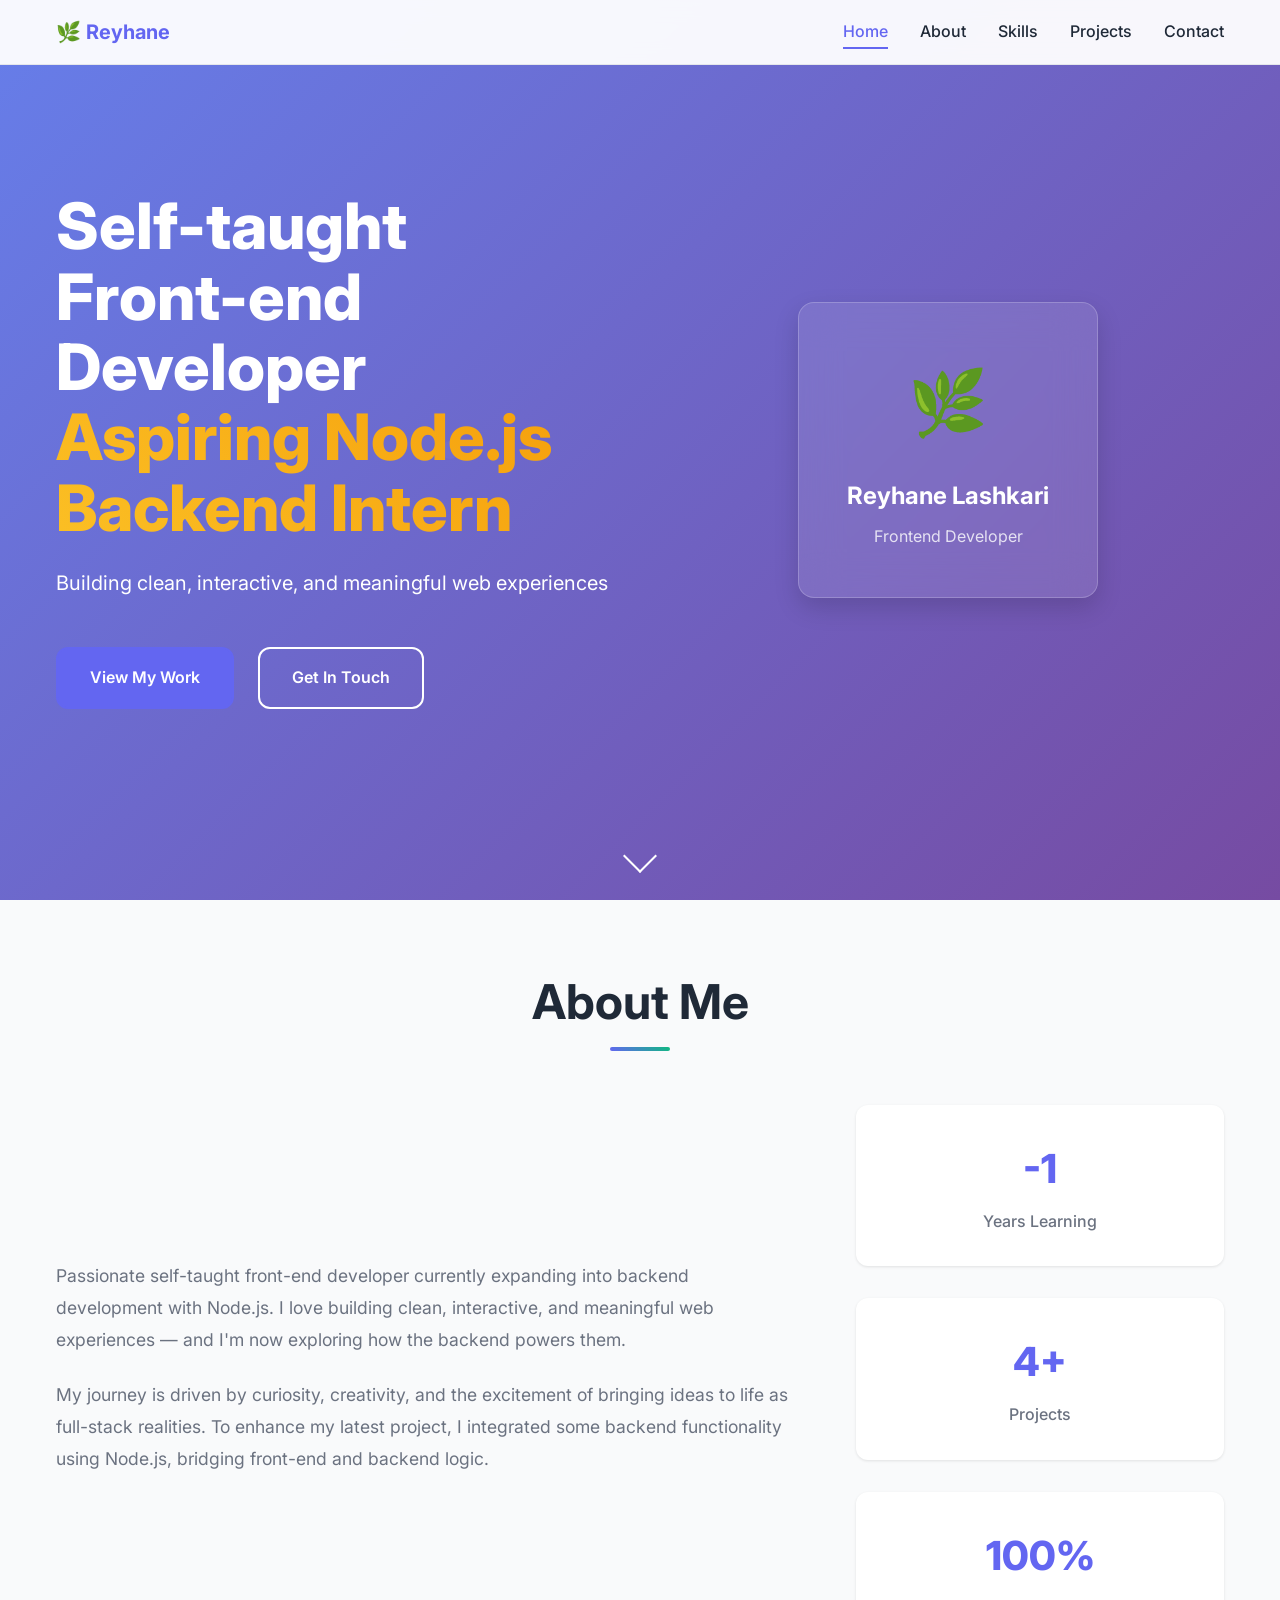
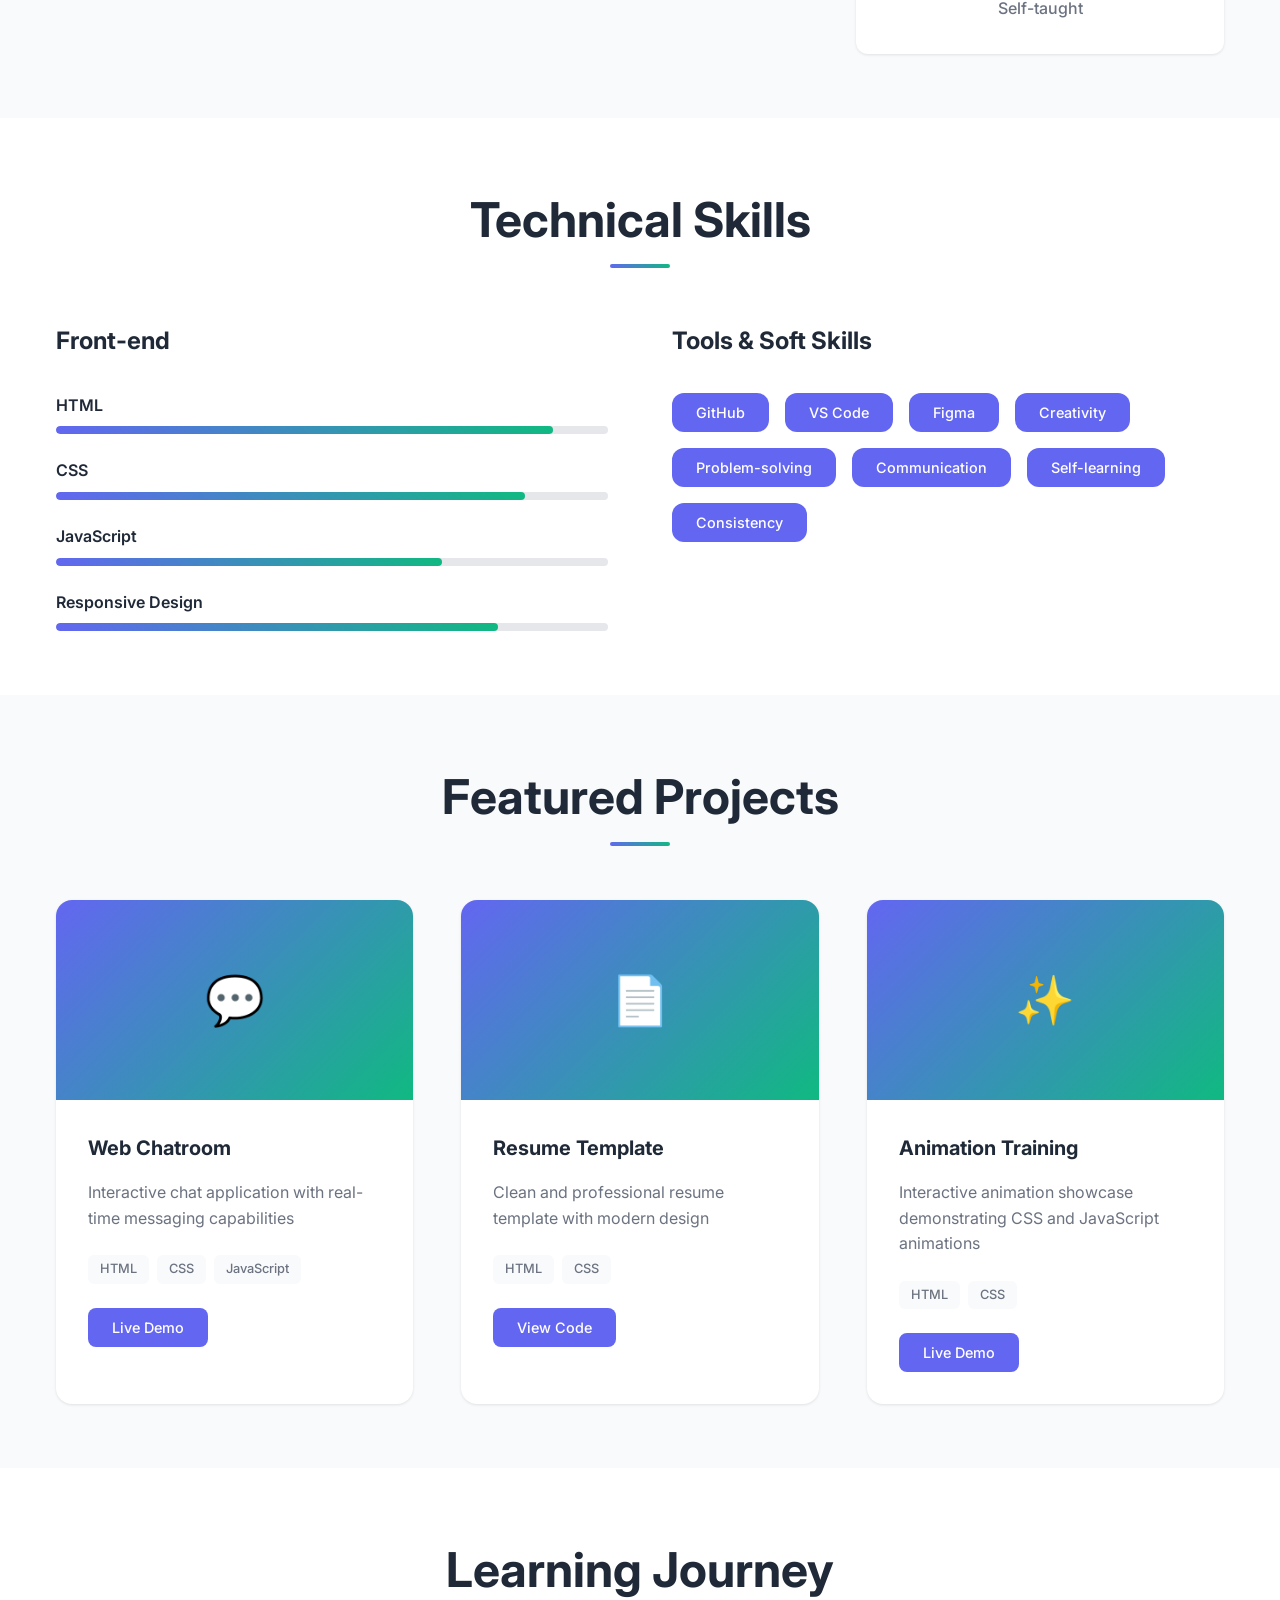
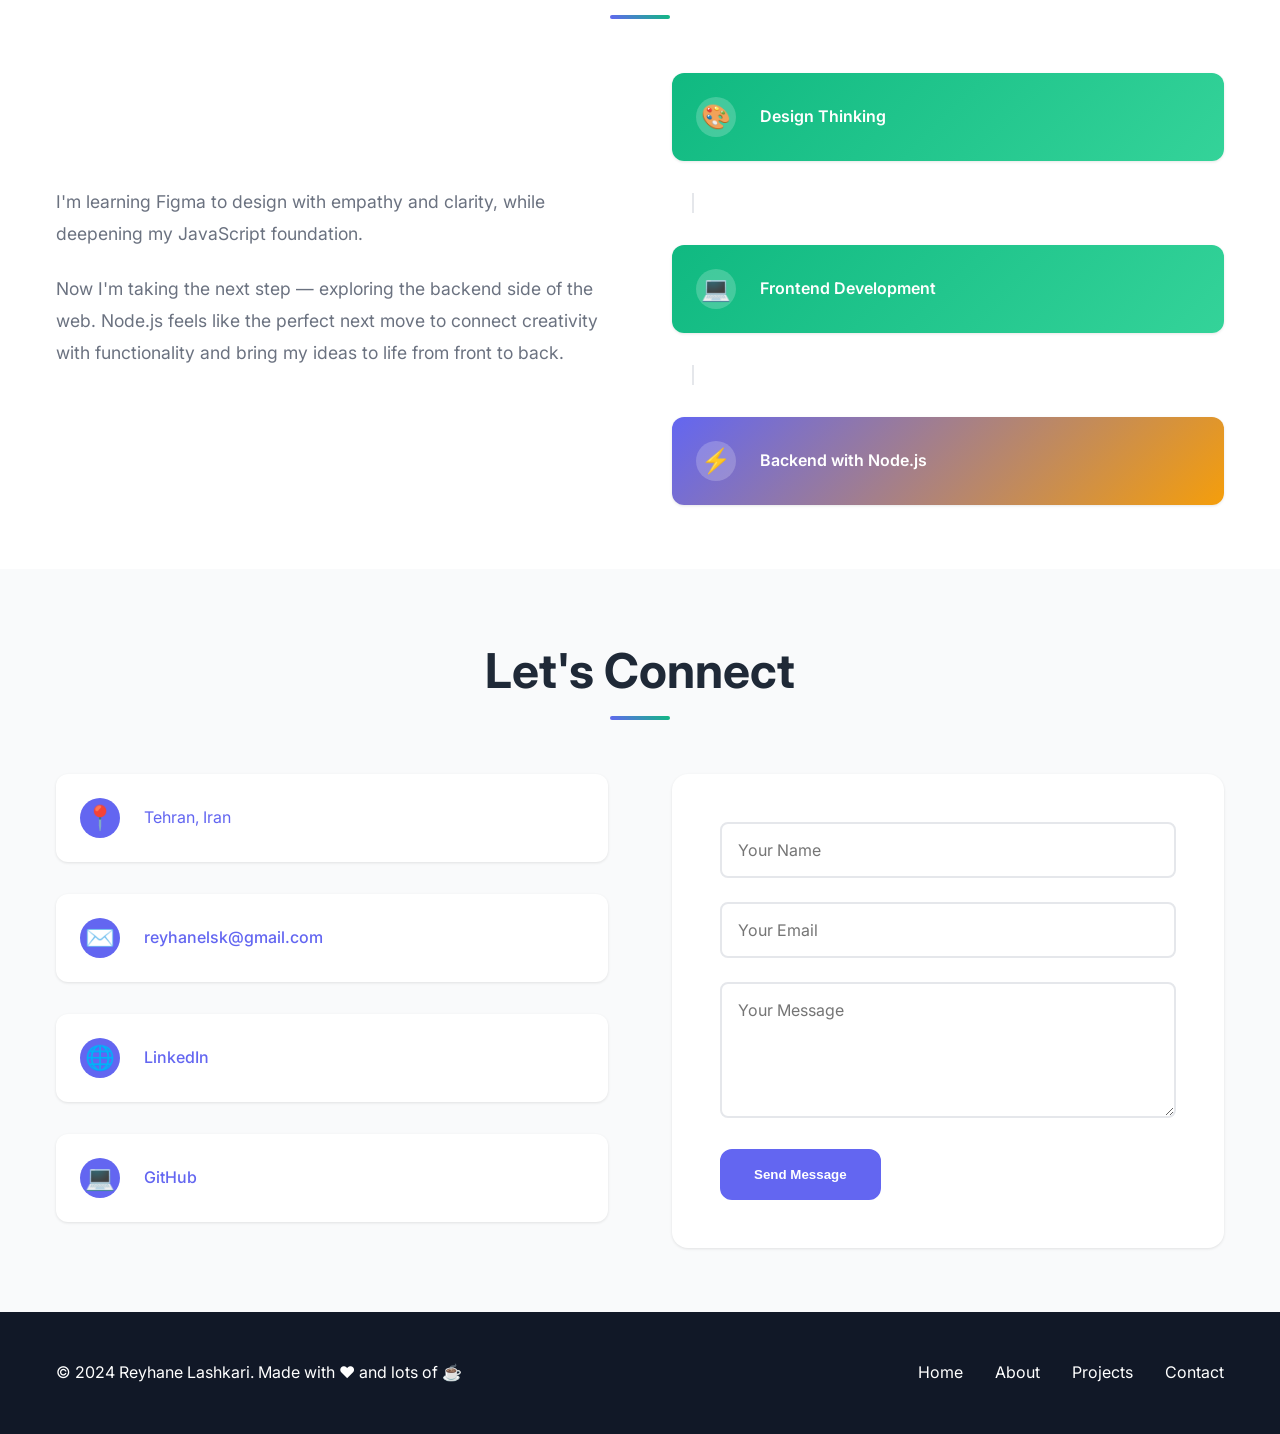
==== commit 33e20ab1: "update index.html" ====
--- a/index.html
+++ b/index.html
@@ -102,7 +102,7 @@
                 </div>
                 <div class="about-stats">
                     <div class="stat-item">
-                        <div class="stat-number">2+</div>
+                        <div class="stat-number">-1</div>
                         <div class="stat-label">Years Learning</div>
                     </div>
                     <div class="stat-item">
@@ -274,11 +274,11 @@
                 <div class="contact-info">
                     <div class="contact-item">
                         <div class="contact-icon">📍</div>
-                        <div class="contact-text">Tehran, Iran</div>
+                        <div class="contact-text" style="color: #6366f1;">Tehran, Iran</div>
                     </div>
                     <div class="contact-item">
                         <div class="contact-icon">✉️</div>
-                        <div class="contact-text">reyhanelsk@gmail.com</div>
+                        <div class="contact-text"><a href="mailto:reyhanelsk@gmail.com">reyhanelsk@gmail.com</a></div>
                     </div>
                     <div class="contact-item">
                         <div class="contact-icon">🌐</div>
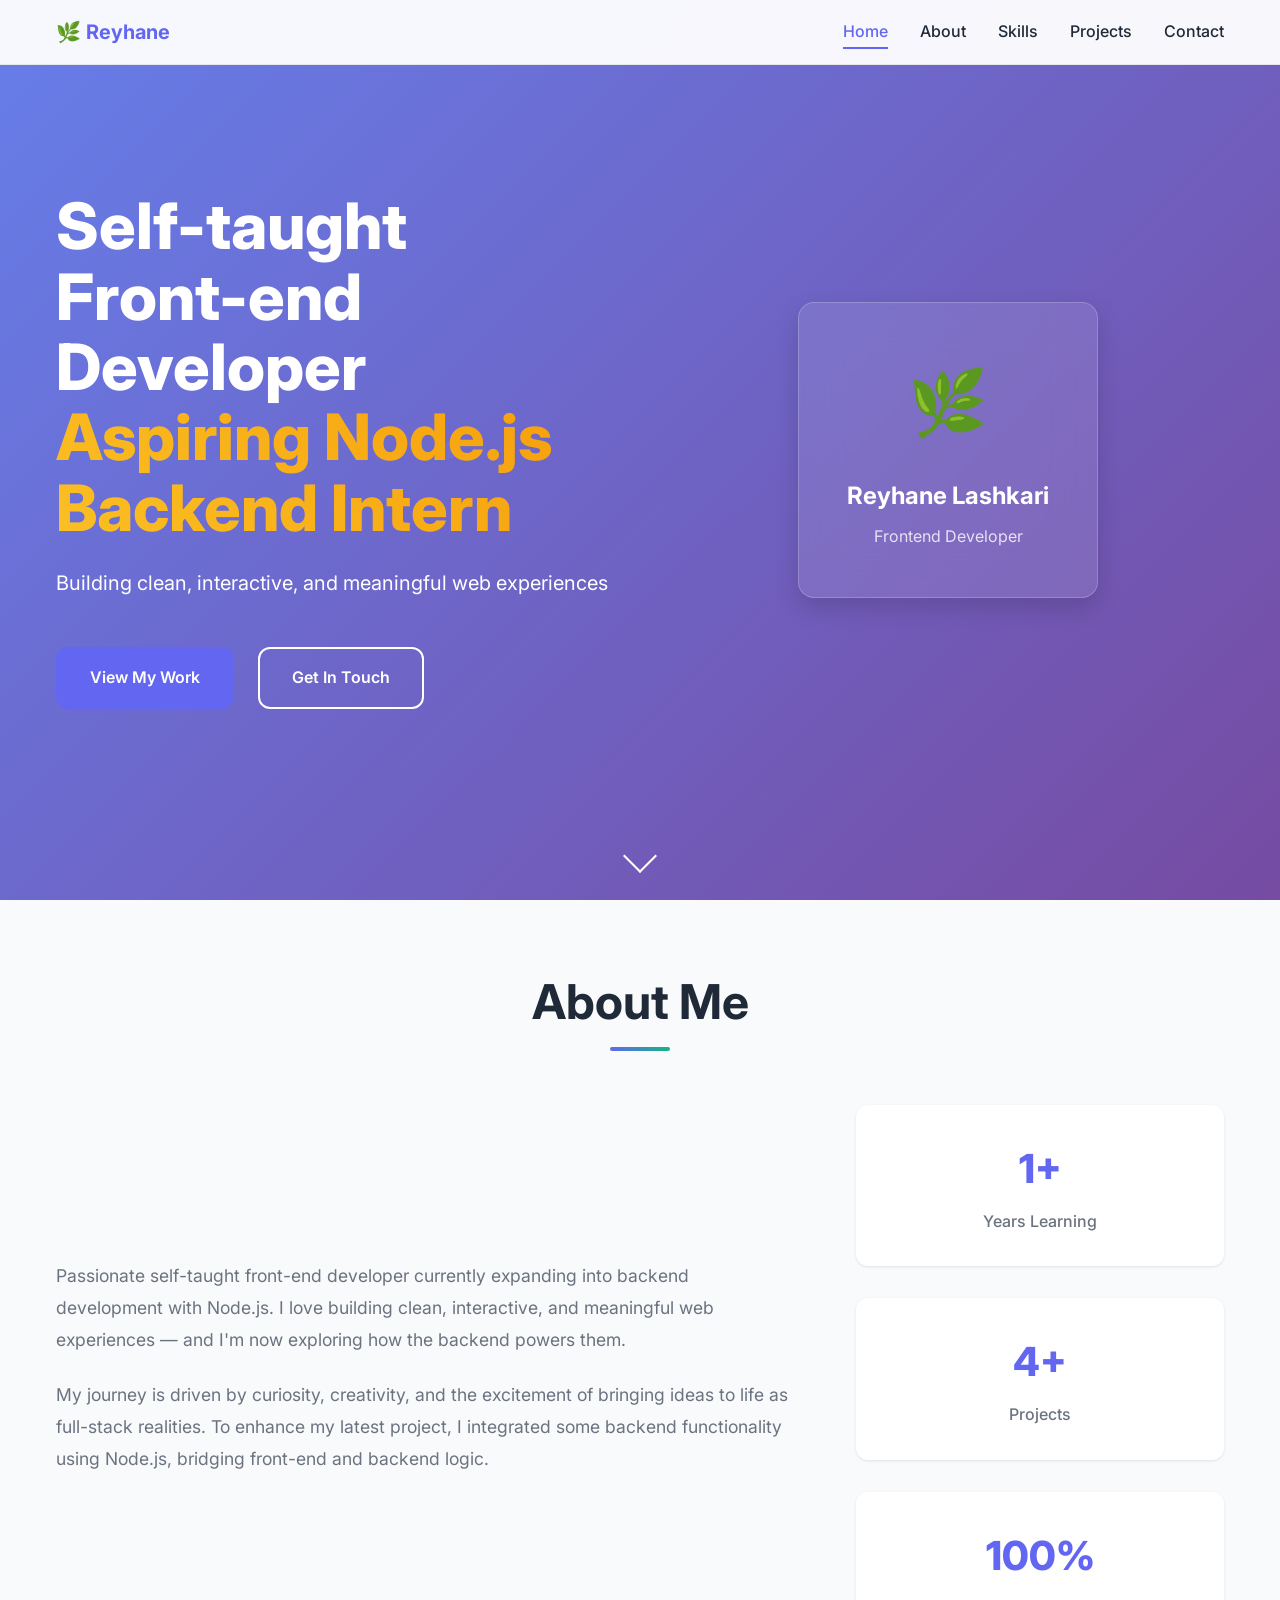
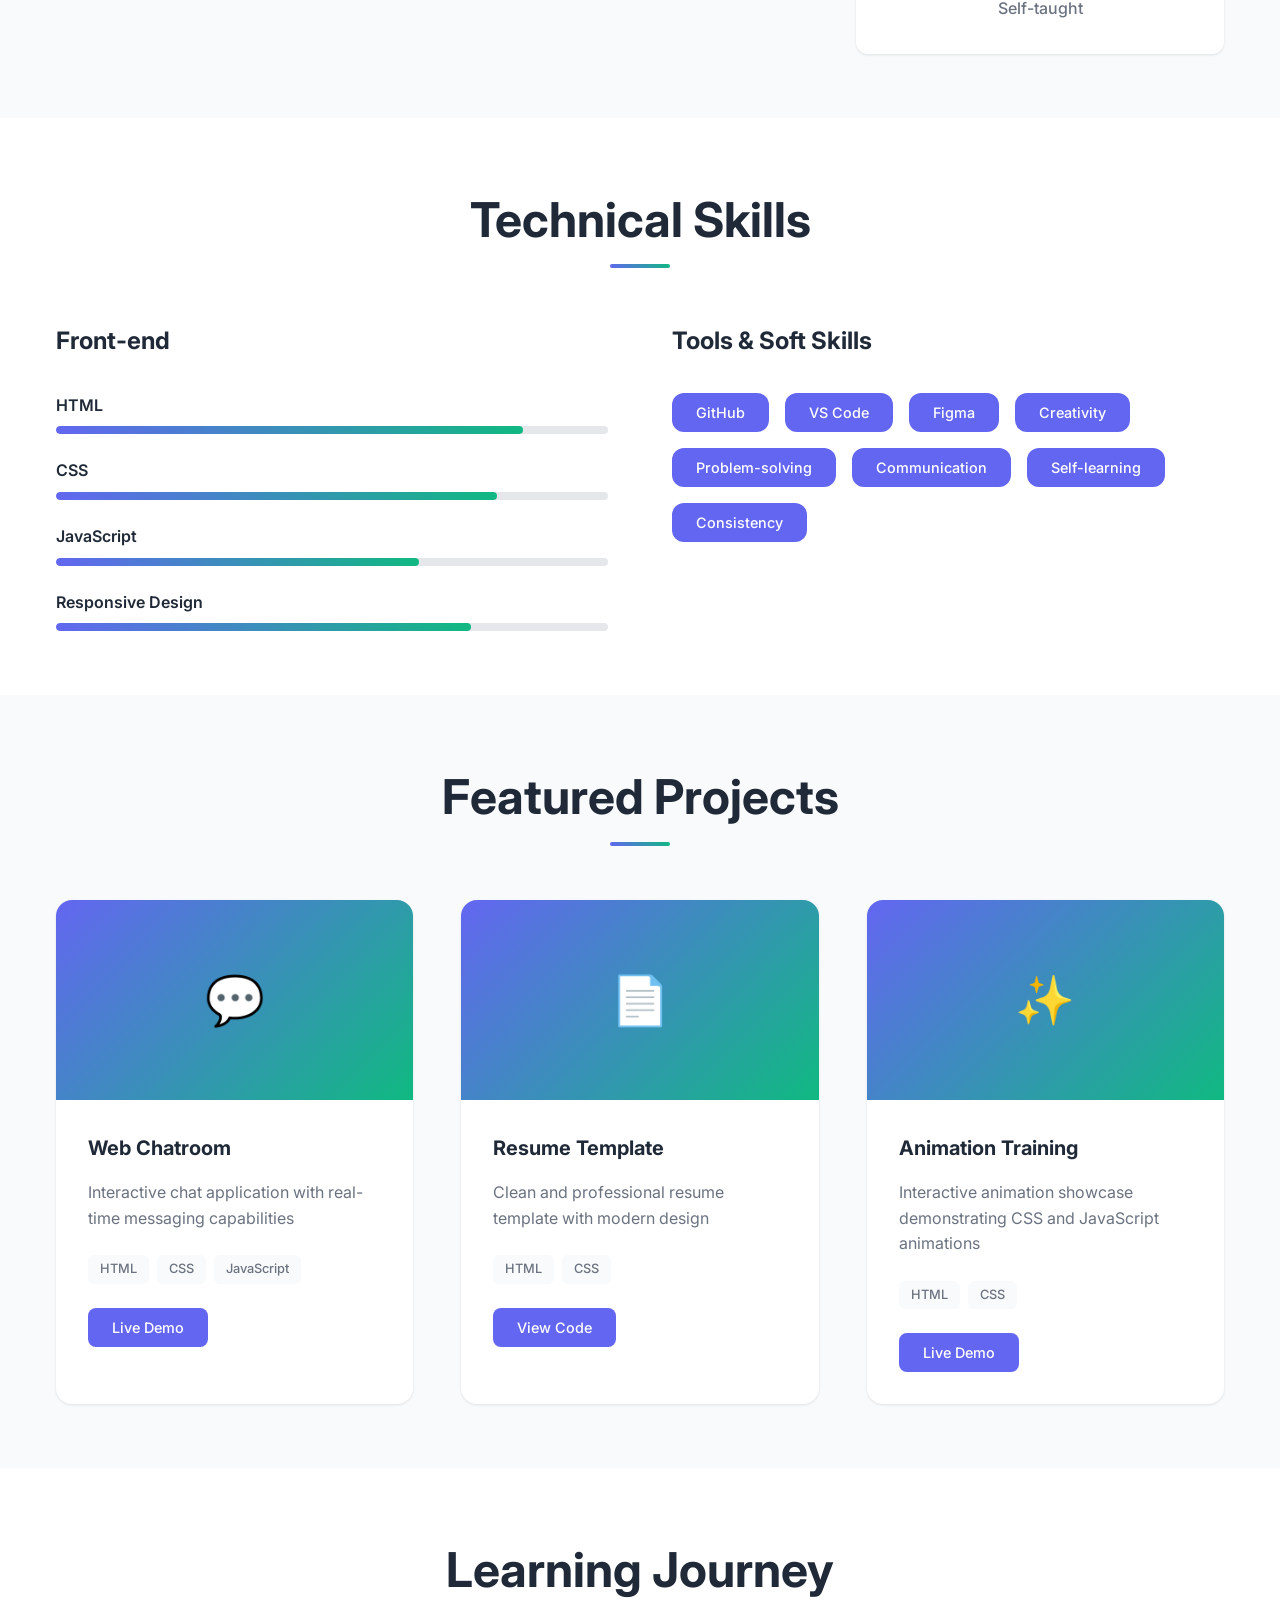
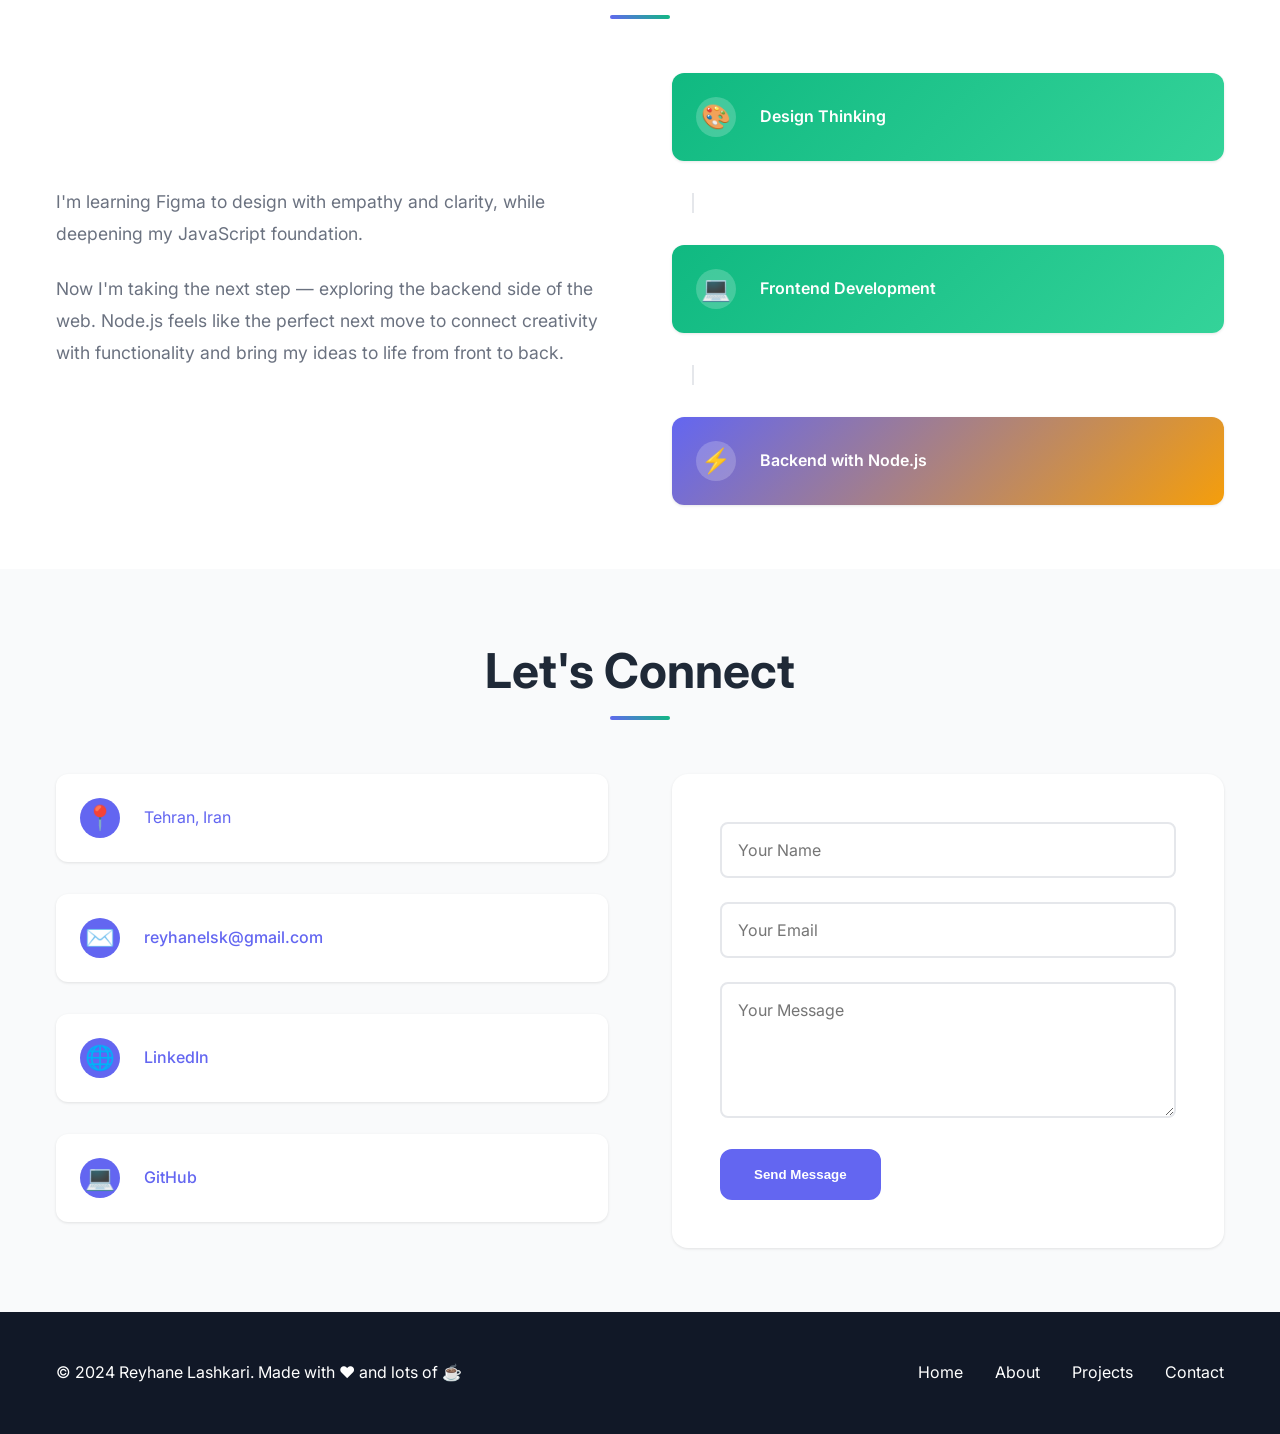
==== commit 5ff51c9b: "update index.html" ====
--- a/index.html
+++ b/index.html
@@ -102,7 +102,7 @@
                 </div>
                 <div class="about-stats">
                     <div class="stat-item">
-                        <div class="stat-number">-1</div>
+                        <div class="stat-number">1+</div>
                         <div class="stat-label">Years Learning</div>
                     </div>
                     <div class="stat-item">
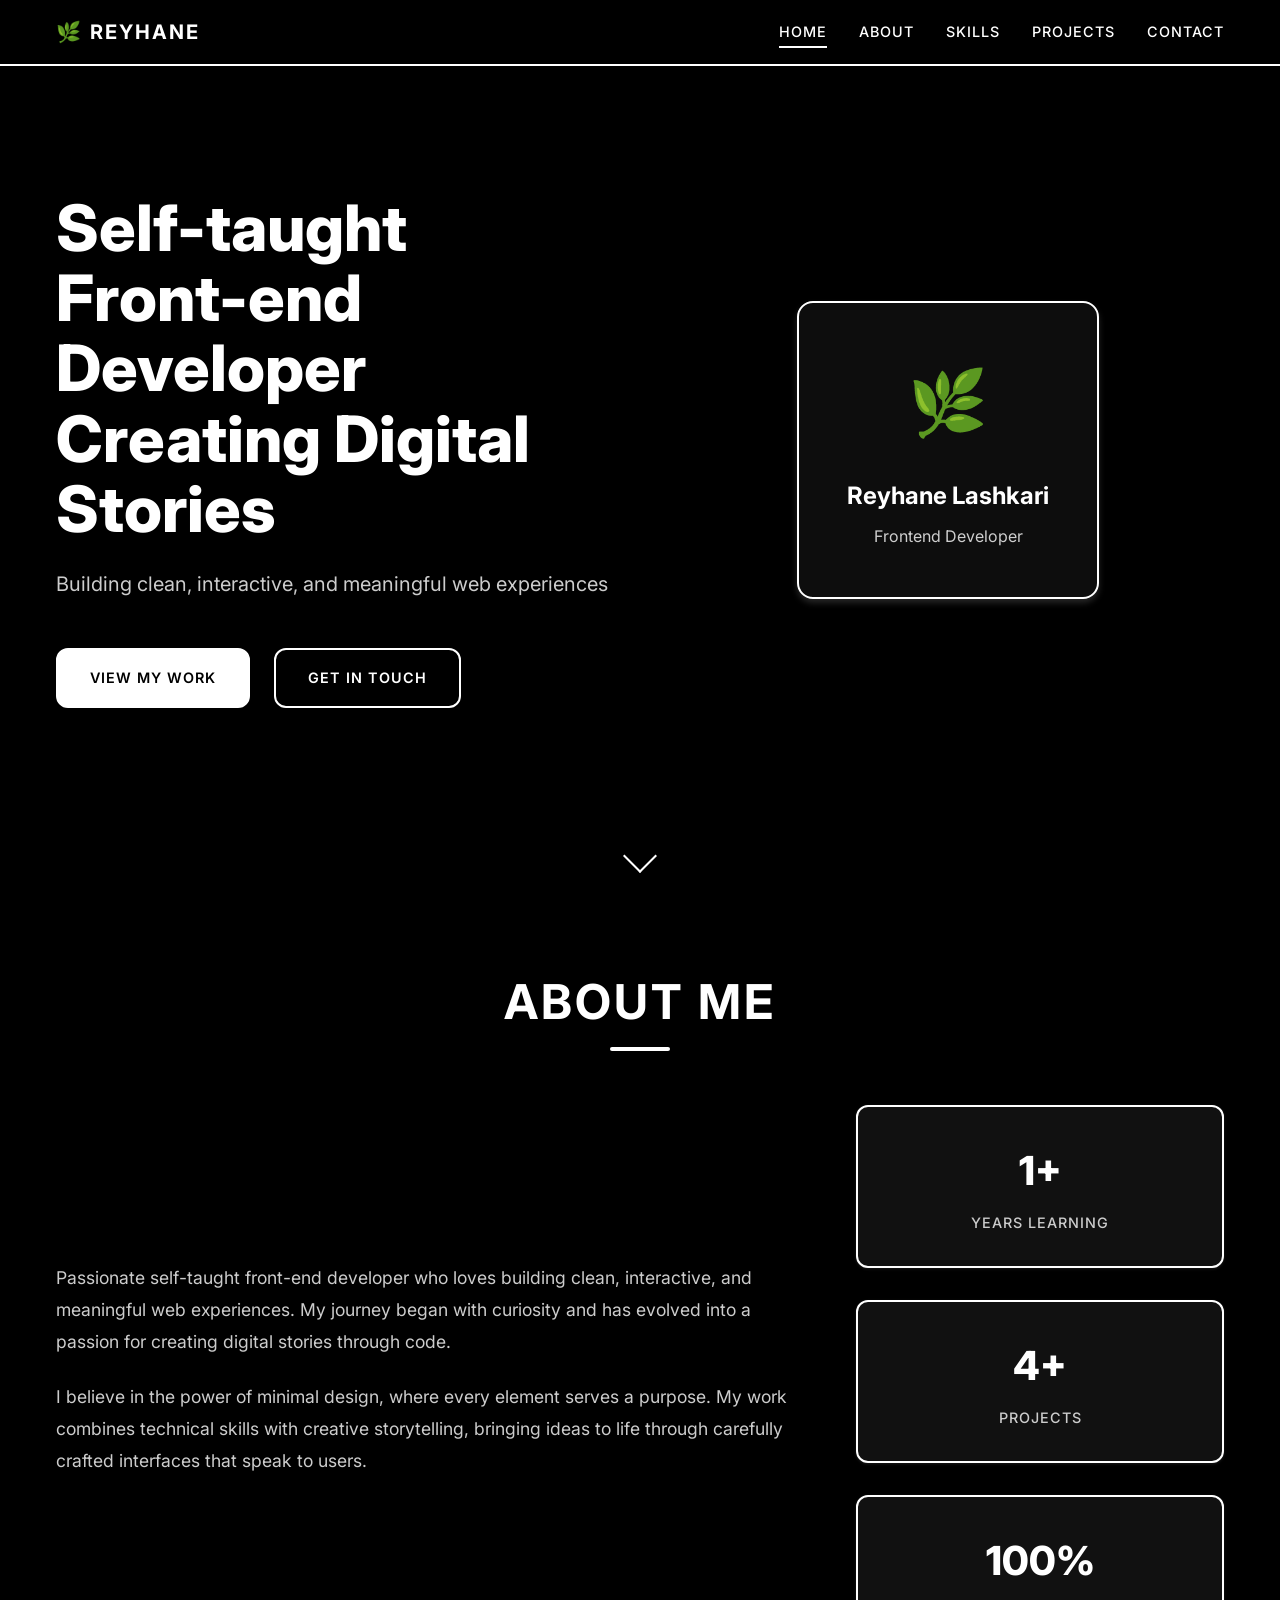
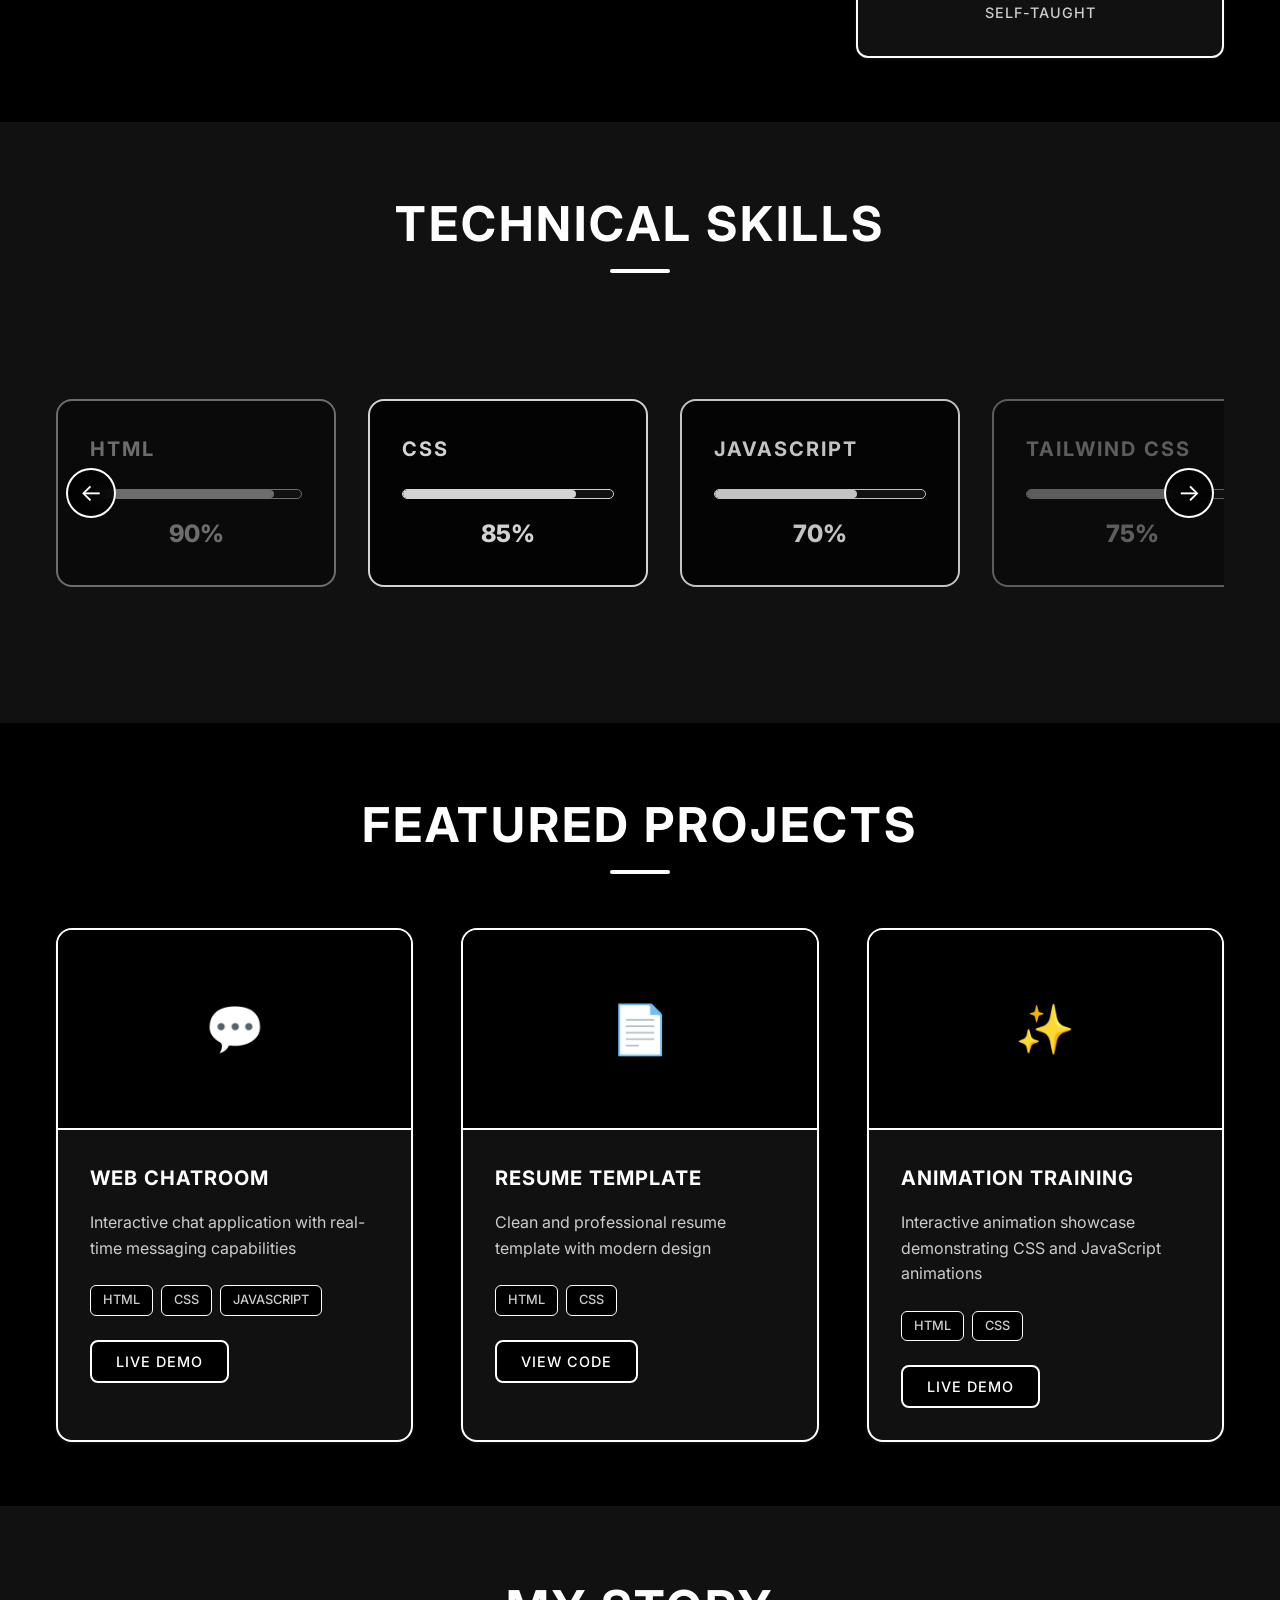
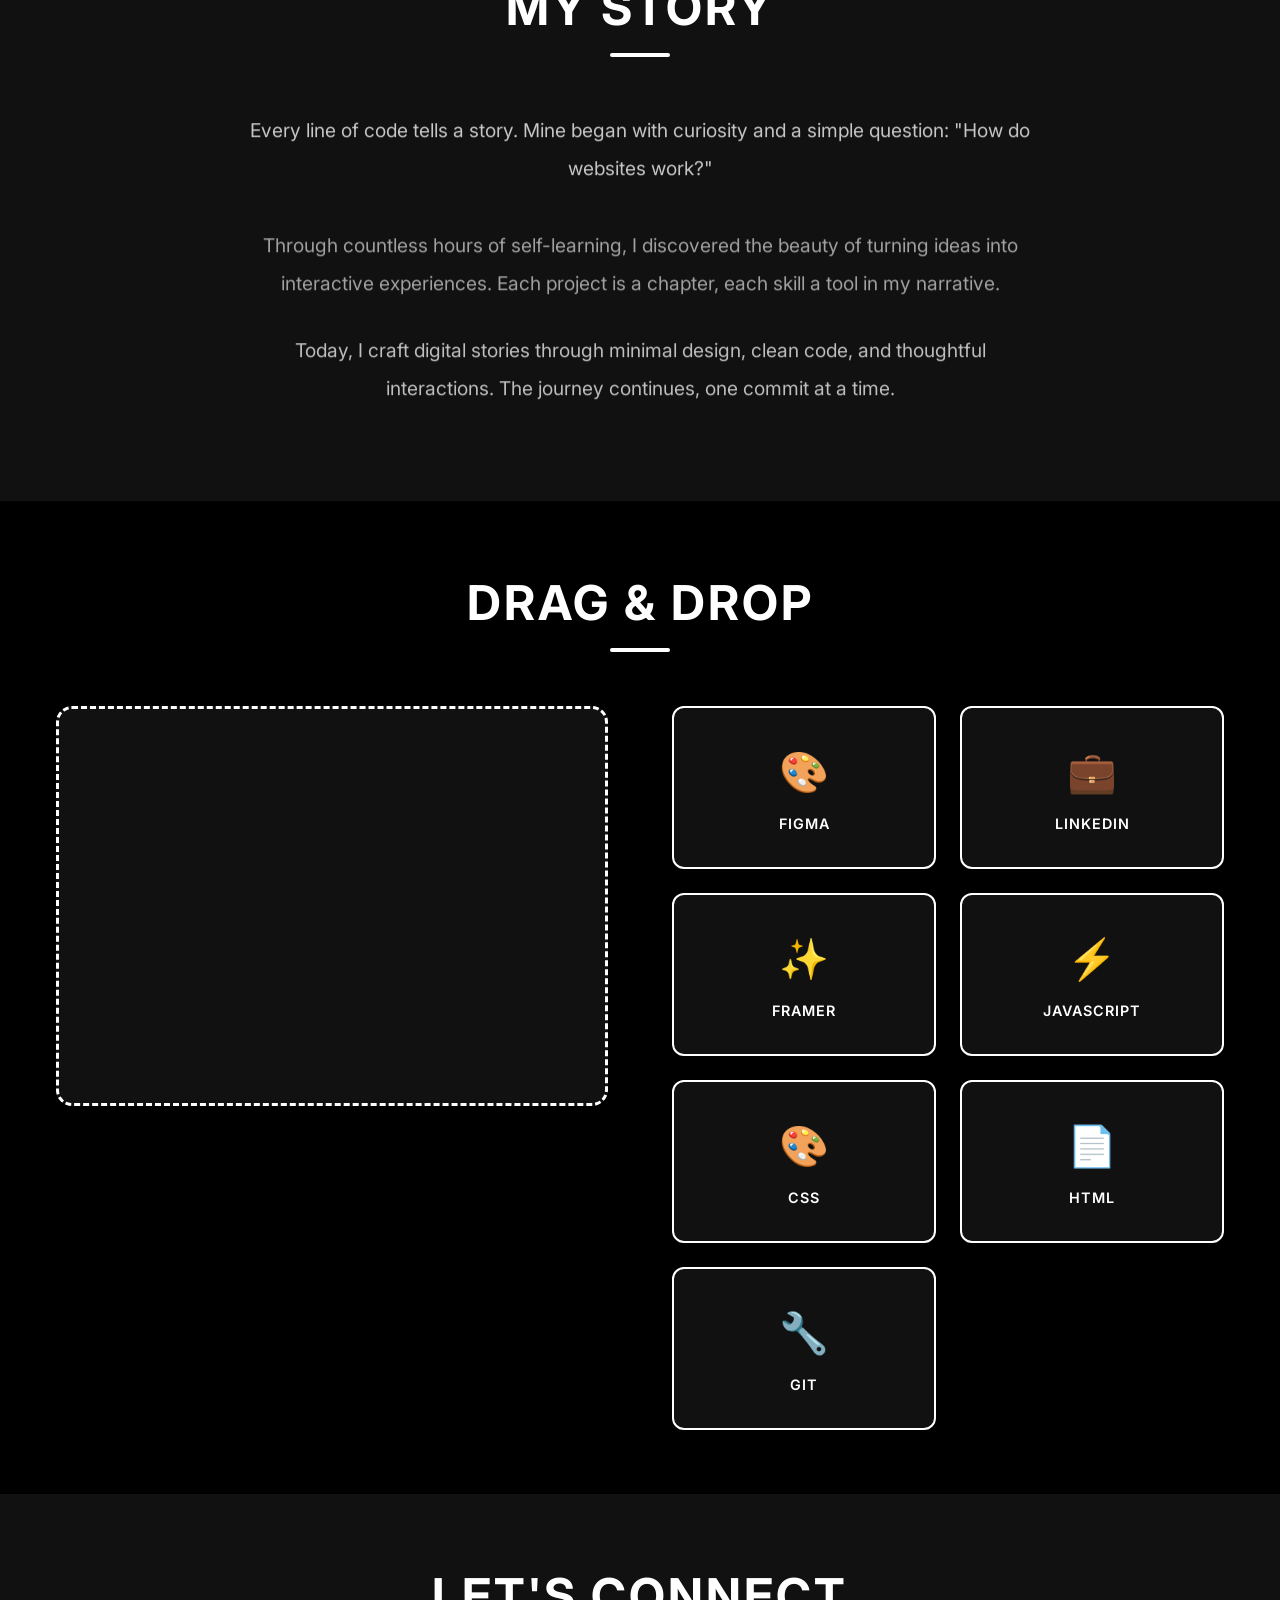
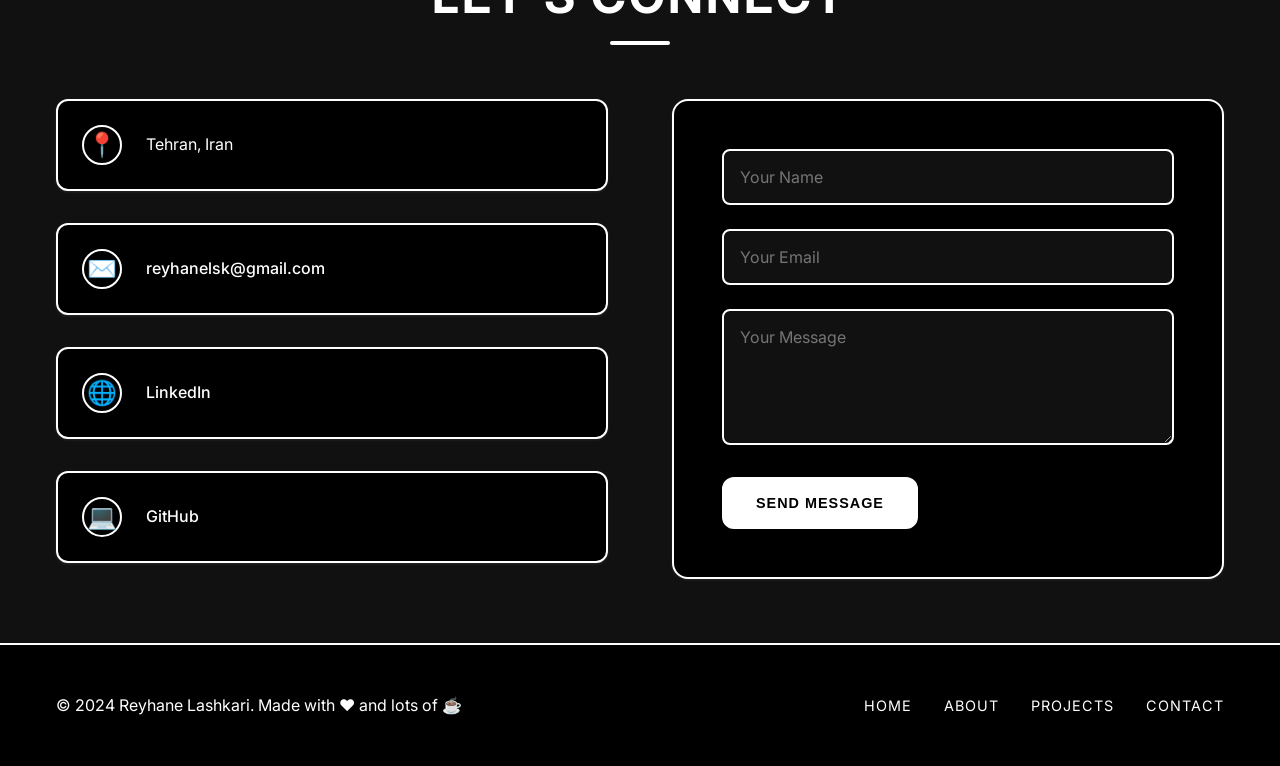
==== commit 49924ac8: "summary" ====
--- a/index.html
+++ b/index.html
@@ -3,13 +3,13 @@
 <head>
     <meta charset="UTF-8">
     <meta name="viewport" content="width=device-width, initial-scale=1.0">
-    <meta name="description" content="Reyhane Lashkari - Self-taught Front-end Developer | Aspiring Node.js Backend Intern">
-    <meta name="keywords" content="frontend developer, web developer, portfolio, HTML, CSS, JavaScript, Node.js">
+    <meta name="description" content="Reyhane Lashkari - Self-taught Front-end Developer">
+    <meta name="keywords" content="frontend developer, web developer, portfolio, HTML, CSS, JavaScript, Figma, Framer, Tailwind CSS">
     <meta name="author" content="Reyhane Lashkari">
     
     <!-- Open Graph Meta Tags -->
     <meta property="og:title" content="Reyhane Lashkari - Frontend Developer Portfolio">
-    <meta property="og:description" content="Passionate self-taught front-end developer exploring backend development with Node.js">
+    <meta property="og:description" content="Passionate self-taught front-end developer creating beautiful web experiences">
     <meta property="og:type" content="website">
     
     <title>Reyhane Lashkari - Frontend Developer Portfolio</title>
@@ -23,7 +23,7 @@
     
     <!-- PWA Manifest -->
     <link rel="manifest" href="manifest.json">
-    <meta name="theme-color" content="#6366f1">
+    <meta name="theme-color" content="#000000">
     <meta name="apple-mobile-web-app-capable" content="yes">
     <meta name="apple-mobile-web-app-status-bar-style" content="default">
     <meta name="apple-mobile-web-app-title" content="Reyhane Portfolio">
@@ -60,7 +60,7 @@
                 <h1 class="hero-title">
                     <span class="title-line">Self-taught</span>
                     <span class="title-line">Front-end Developer</span>
-                    <span class="title-line highlight">Aspiring Node.js Backend Intern</span>
+                    <span class="title-line highlight">Creating Digital Stories</span>
                 </h1>
                 <p class="hero-subtitle">
                     Building clean, interactive, and meaningful web experiences
@@ -92,12 +92,12 @@
             <div class="about-content">
                 <div class="about-text">
                     <p class="about-description">
-                        Passionate self-taught front-end developer currently expanding into backend development with Node.js.
-                        I love building clean, interactive, and meaningful web experiences — and I'm now exploring how the backend powers them.
+                        Passionate self-taught front-end developer who loves building clean, interactive, and meaningful web experiences.
+                        My journey began with curiosity and has evolved into a passion for creating digital stories through code.
                     </p>
                     <p class="about-description">
-                        My journey is driven by curiosity, creativity, and the excitement of bringing ideas to life as full-stack realities.
-                        To enhance my latest project, I integrated some backend functionality using Node.js, bridging front-end and backend logic.
+                        I believe in the power of minimal design, where every element serves a purpose. My work combines technical skills with creative storytelling,
+                        bringing ideas to life through carefully crafted interfaces that speak to users.
                     </p>
                 </div>
                 <div class="about-stats">
@@ -122,49 +122,83 @@
     <section id="skills" class="skills">
         <div class="container">
             <h2 class="section-title">Technical Skills</h2>
-            <div class="skills-grid">
-                <div class="skill-category">
-                    <h3>Front-end</h3>
-                    <div class="skill-items">
-                        <div class="skill-item">
-                            <span class="skill-name">HTML</span>
-                            <div class="skill-bar">
-                                <div class="skill-progress" data-width="90"></div>
-                            </div>
-                        </div>
-                        <div class="skill-item">
-                            <span class="skill-name">CSS</span>
-                            <div class="skill-bar">
-                                <div class="skill-progress" data-width="85"></div>
-                            </div>
-                        </div>
-                        <div class="skill-item">
-                            <span class="skill-name">JavaScript</span>
-                            <div class="skill-bar">
-                                <div class="skill-progress" data-width="70"></div>
-                            </div>
-                        </div>
-                        <div class="skill-item">
-                            <span class="skill-name">Responsive Design</span>
-                            <div class="skill-bar">
-                                <div class="skill-progress" data-width="80"></div>
-                            </div>
-                        </div>
-                    </div>
-                </div>
-                <div class="skill-category">
-                    <h3>Tools & Soft Skills</h3>
-                    <div class="skill-tags">
-                        <span class="skill-tag">GitHub</span>
-                        <span class="skill-tag">VS Code</span>
-                        <span class="skill-tag">Figma</span>
-                        <span class="skill-tag">Creativity</span>
-                        <span class="skill-tag">Problem-solving</span>
-                        <span class="skill-tag">Communication</span>
-                        <span class="skill-tag">Self-learning</span>
-                        <span class="skill-tag">Consistency</span>
-                    </div>
-                </div>
+            <div class="skills-horizontal-scroll">
+                <div class="skills-scroll-container">
+                    <div class="skill-card fade-in-horizontal">
+                        <div class="skill-card-header">
+                            <h3>HTML</h3>
+                        </div>
+                        <div class="skill-bar">
+                            <div class="skill-progress" data-width="90"></div>
+                        </div>
+                        <div class="skill-percentage">90%</div>
+                    </div>
+                    <div class="skill-card fade-in-horizontal">
+                        <div class="skill-card-header">
+                            <h3>CSS</h3>
+                        </div>
+                        <div class="skill-bar">
+                            <div class="skill-progress" data-width="85"></div>
+                        </div>
+                        <div class="skill-percentage">85%</div>
+                    </div>
+                    <div class="skill-card fade-in-horizontal">
+                        <div class="skill-card-header">
+                            <h3>JavaScript</h3>
+                        </div>
+                        <div class="skill-bar">
+                            <div class="skill-progress" data-width="70"></div>
+                        </div>
+                        <div class="skill-percentage">70%</div>
+                    </div>
+                    <div class="skill-card fade-in-horizontal">
+                        <div class="skill-card-header">
+                            <h3>Tailwind CSS</h3>
+                        </div>
+                        <div class="skill-bar">
+                            <div class="skill-progress" data-width="75"></div>
+                        </div>
+                        <div class="skill-percentage">75%</div>
+                    </div>
+                    <div class="skill-card fade-in-horizontal">
+                        <div class="skill-card-header">
+                            <h3>Figma</h3>
+                        </div>
+                        <div class="skill-bar">
+                            <div class="skill-progress" data-width="80"></div>
+                        </div>
+                        <div class="skill-percentage">80%</div>
+                    </div>
+                    <div class="skill-card fade-in-horizontal">
+                        <div class="skill-card-header">
+                            <h3>Framer</h3>
+                        </div>
+                        <div class="skill-bar">
+                            <div class="skill-progress" data-width="65"></div>
+                        </div>
+                        <div class="skill-percentage">65%</div>
+                    </div>
+                    <div class="skill-card fade-in-horizontal">
+                        <div class="skill-card-header">
+                            <h3>Git</h3>
+                        </div>
+                        <div class="skill-bar">
+                            <div class="skill-progress" data-width="75"></div>
+                        </div>
+                        <div class="skill-percentage">75%</div>
+                    </div>
+                    <div class="skill-card fade-in-horizontal">
+                        <div class="skill-card-header">
+                            <h3>GitHub</h3>
+                        </div>
+                        <div class="skill-bar">
+                            <div class="skill-progress" data-width="80"></div>
+                        </div>
+                        <div class="skill-percentage">80%</div>
+                    </div>
+                </div>
+                <div class="scroll-indicator-left"></div>
+                <div class="scroll-indicator-right"></div>
             </div>
         </div>
     </section>
@@ -235,31 +269,54 @@
         </div>
     </section>
 
-    <!-- Learning Journey Section -->
-    <section class="learning">
-        <div class="container">
-            <h2 class="section-title">Learning Journey</h2>
-            <div class="learning-content">
-                <div class="learning-text">
-                    <p>I'm learning Figma to design with empathy and clarity, while deepening my JavaScript foundation.</p>
-                    <p>Now I'm taking the next step — exploring the backend side of the web. Node.js feels like the perfect next move to connect creativity with functionality and bring my ideas to life from front to back.</p>
-                </div>
-                <div class="learning-visual">
-                    <div class="learning-path">
-                        <div class="path-item completed">
-                            <div class="path-icon">🎨</div>
-                            <div class="path-text">Design Thinking</div>
-                        </div>
-                        <div class="path-line"></div>
-                        <div class="path-item completed">
-                            <div class="path-icon">💻</div>
-                            <div class="path-text">Frontend Development</div>
-                        </div>
-                        <div class="path-line"></div>
-                        <div class="path-item current">
-                            <div class="path-icon">⚡</div>
-                            <div class="path-text">Backend with Node.js</div>
-                        </div>
+    <!-- Story Section -->
+    <section class="story">
+        <div class="container">
+            <h2 class="section-title">My Story</h2>
+            <div class="story-content">
+                <div class="story-text">
+                    <p class="story-paragraph">Every line of code tells a story. Mine began with curiosity and a simple question: "How do websites work?"</p>
+                    <p class="story-paragraph">Through countless hours of self-learning, I discovered the beauty of turning ideas into interactive experiences. Each project is a chapter, each skill a tool in my narrative.</p>
+                    <p class="story-paragraph">Today, I craft digital stories through minimal design, clean code, and thoughtful interactions. The journey continues, one commit at a time.</p>
+                </div>
+            </div>
+        </div>
+    </section>
+
+    <!-- 3D Elements Section -->
+    <section class="interactive-elements">
+        <div class="container">
+            <h2 class="section-title">Drag & Drop</h2>
+            <div class="elements-container">
+                <div class="drop-zone" id="dropZone"></div>
+                <div class="draggable-elements">
+                    <div class="draggable-element" data-tech="figma" draggable="true">
+                        <span class="element-icon">🎨</span>
+                        <span class="element-label">Figma</span>
+                    </div>
+                    <div class="draggable-element" data-tech="linkedin" draggable="true">
+                        <span class="element-icon">💼</span>
+                        <span class="element-label">LinkedIn</span>
+                    </div>
+                    <div class="draggable-element" data-tech="framer" draggable="true">
+                        <span class="element-icon">✨</span>
+                        <span class="element-label">Framer</span>
+                    </div>
+                    <div class="draggable-element" data-tech="js" draggable="true">
+                        <span class="element-icon">⚡</span>
+                        <span class="element-label">JavaScript</span>
+                    </div>
+                    <div class="draggable-element" data-tech="css" draggable="true">
+                        <span class="element-icon">🎨</span>
+                        <span class="element-label">CSS</span>
+                    </div>
+                    <div class="draggable-element" data-tech="html" draggable="true">
+                        <span class="element-icon">📄</span>
+                        <span class="element-label">HTML</span>
+                    </div>
+                    <div class="draggable-element" data-tech="git" draggable="true">
+                        <span class="element-icon">🔧</span>
+                        <span class="element-label">Git</span>
                     </div>
                 </div>
             </div>
@@ -274,7 +331,7 @@
                 <div class="contact-info">
                     <div class="contact-item">
                         <div class="contact-icon">📍</div>
-                        <div class="contact-text" style="color: #6366f1;">Tehran, Iran</div>
+                        <div class="contact-text">Tehran, Iran</div>
                     </div>
                     <div class="contact-item">
                         <div class="contact-icon">✉️</div>
--- a/styles.css
+++ b/styles.css
@@ -6,21 +6,20 @@
 }
 
 :root {
-    /* Color Palette */
-    --primary-color: #6366f1;
-    --primary-dark: #4f46e5;
-    --secondary-color: #10b981;
-    --accent-color: #f59e0b;
-    --text-primary: #1f2937;
-    --text-secondary: #6b7280;
-    --text-light: #9ca3af;
-    --bg-primary: #ffffff;
-    --bg-secondary: #f9fafb;
-    --bg-dark: #111827;
-    --border-color: #e5e7eb;
-    --shadow-light: 0 1px 3px rgba(0, 0, 0, 0.1);
-    --shadow-medium: 0 4px 6px rgba(0, 0, 0, 0.1);
-    --shadow-large: 0 10px 25px rgba(0, 0, 0, 0.15);
+    /* Minimal Black & White Color Palette */
+    --primary-color: #ffffff;
+    --primary-dark: #000000;
+    --accent-color: #ffffff;
+    --text-primary: #ffffff;
+    --text-secondary: #cccccc;
+    --text-light: #999999;
+    --bg-primary: #000000;
+    --bg-secondary: #111111;
+    --bg-dark: #000000;
+    --border-color: #ffffff;
+    --shadow-light: 0 1px 3px rgba(255, 255, 255, 0.1);
+    --shadow-medium: 0 4px 6px rgba(255, 255, 255, 0.15);
+    --shadow-large: 0 10px 25px rgba(255, 255, 255, 0.2);
     
     /* Typography */
     --font-primary: 'Inter', -apple-system, BlinkMacSystemFont, 'Segoe UI', Roboto, sans-serif;
@@ -41,15 +40,17 @@
     --radius-xl: 1rem;
     
     /* Transitions */
-    --transition-fast: 0.15s ease;
-    --transition-normal: 0.3s ease;
-    --transition-slow: 0.5s ease;
+    --transition-fast: 0.2s cubic-bezier(0.4, 0, 0.2, 1);
+    --transition-normal: 0.4s cubic-bezier(0.4, 0, 0.2, 1);
+    --transition-slow: 0.6s cubic-bezier(0.4, 0, 0.2, 1);
+    --transition-smooth: 0.8s cubic-bezier(0.25, 0.46, 0.45, 0.94);
 }
 
 /* Performance Optimizations */
 html {
     scroll-behavior: smooth;
     font-size: 16px;
+    scroll-padding-top: 80px;
 }
 
 body {
@@ -58,16 +59,47 @@
     color: var(--text-primary);
     background-color: var(--bg-primary);
     overflow-x: hidden;
-}
-
-/* Lazy Loading Images */
-img[data-src] {
+    scroll-behavior: smooth;
+}
+
+/* Smooth scroll for all elements */
+* {
+    transition-timing-function: cubic-bezier(0.4, 0, 0.2, 1);
+}
+
+/* Fade In/Out Scroll Animations */
+.fade-in {
     opacity: 0;
-    transition: opacity 0.3s ease;
-}
-
-img[data-src].loaded {
+    transform: translateY(30px);
+    transition: opacity 1s cubic-bezier(0.25, 0.46, 0.45, 0.94), 
+                transform 1s cubic-bezier(0.25, 0.46, 0.45, 0.94);
+    will-change: opacity, transform;
+}
+
+.fade-in.visible {
     opacity: 1;
+    transform: translateY(0);
+}
+
+.fade-out {
+    opacity: 1;
+    transition: opacity 0.8s cubic-bezier(0.4, 0, 0.2, 1);
+}
+
+.fade-out.hidden {
+    opacity: 0;
+}
+
+/* Smooth reveal animation */
+.smooth-reveal {
+    opacity: 0;
+    transform: translateY(40px) scale(0.95);
+    transition: all 1.2s cubic-bezier(0.25, 0.46, 0.45, 0.94);
+}
+
+.smooth-reveal.revealed {
+    opacity: 1;
+    transform: translateY(0) scale(1);
 }
 
 /* Container */
@@ -83,16 +115,18 @@
     top: 0;
     left: 0;
     right: 0;
-    background: rgba(255, 255, 255, 0.95);
+    background: rgba(0, 0, 0, 0.95);
     backdrop-filter: blur(10px);
-    border-bottom: 1px solid var(--border-color);
+    border-bottom: 2px solid var(--border-color);
     z-index: 1000;
-    transition: all var(--transition-normal);
+    transition: all var(--transition-smooth);
+    transform: translateY(0);
 }
 
 .navbar.scrolled {
-    background: rgba(255, 255, 255, 0.98);
+    background: rgba(0, 0, 0, 0.98);
     box-shadow: var(--shadow-medium);
+    border-bottom: 2px solid var(--border-color);
 }
 
 .nav-container {
@@ -107,8 +141,10 @@
 .nav-logo .logo-text {
     font-size: 1.25rem;
     font-weight: 700;
-    color: var(--primary-color);
+    color: var(--text-primary);
     text-decoration: none;
+    text-transform: uppercase;
+    letter-spacing: 2px;
 }
 
 .nav-menu {
@@ -120,12 +156,15 @@
     text-decoration: none;
     color: var(--text-primary);
     font-weight: 500;
-    transition: color var(--transition-fast);
+    transition: all var(--transition-normal);
     position: relative;
+    text-transform: uppercase;
+    font-size: 0.9rem;
+    letter-spacing: 1px;
 }
 
 .nav-link:hover {
-    color: var(--primary-color);
+    color: var(--accent-color);
 }
 
 .nav-link::after {
@@ -135,8 +174,8 @@
     left: 0;
     width: 0;
     height: 2px;
-    background: var(--primary-color);
-    transition: width var(--transition-normal);
+    background: var(--accent-color);
+    transition: width var(--transition-smooth);
 }
 
 .nav-link:hover::after {
@@ -162,7 +201,7 @@
     min-height: 100vh;
     display: flex;
     align-items: center;
-    background: linear-gradient(135deg, #667eea 0%, #764ba2 100%);
+    background: var(--bg-dark);
     position: relative;
     overflow: hidden;
 }
@@ -174,8 +213,8 @@
     left: 0;
     right: 0;
     bottom: 0;
-    background: url('data:image/svg+xml,<svg xmlns="http://www.w3.org/2000/svg" viewBox="0 0 100 100"><defs><pattern id="grain" width="100" height="100" patternUnits="userSpaceOnUse"><circle cx="50" cy="50" r="1" fill="white" opacity="0.1"/></pattern></defs><rect width="100" height="100" fill="url(%23grain)"/></svg>');
-    opacity: 0.3;
+    background: transparent;
+    opacity: 0.5;
 }
 
 .hero-container {
@@ -191,7 +230,7 @@
 }
 
 .hero-content {
-    color: white;
+    color: var(--primary-color);
 }
 
 .hero-title {
@@ -213,10 +252,7 @@
 .title-line:nth-child(3) { animation-delay: 0.3s; }
 
 .highlight {
-    background: linear-gradient(45deg, #fbbf24, #f59e0b);
-    -webkit-background-clip: text;
-    -webkit-text-fill-color: transparent;
-    background-clip: text;
+    color: var(--accent-color);
 }
 
 .hero-subtitle {
@@ -224,6 +260,7 @@
     margin-bottom: var(--spacing-xl);
     opacity: 0;
     animation: fadeInUp 0.8s ease 0.4s forwards;
+    color: rgba(255, 255, 255, 0.8);
 }
 
 .hero-buttons {
@@ -239,33 +276,39 @@
     border-radius: var(--radius-lg);
     text-decoration: none;
     font-weight: 600;
-    transition: all var(--transition-normal);
+    transition: all var(--transition-smooth);
     border: 2px solid transparent;
     cursor: pointer;
+    text-transform: uppercase;
+    letter-spacing: 1px;
+    font-size: 0.9rem;
+    transform: translateY(0);
 }
 
 .btn-primary {
     background: var(--primary-color);
-    color: white;
+    color: var(--bg-dark);
     border-color: var(--primary-color);
 }
 
 .btn-primary:hover {
-    background: var(--primary-dark);
-    transform: translateY(-2px);
-    box-shadow: var(--shadow-large);
+    background: transparent;
+    color: var(--primary-color);
+    border-color: var(--accent-color);
+    transform: translateY(-3px) scale(1.02);
 }
 
 .btn-secondary {
     background: transparent;
-    color: white;
-    border-color: white;
+    color: var(--primary-color);
+    border-color: var(--primary-color);
 }
 
 .btn-secondary:hover {
-    background: white;
-    color: var(--primary-color);
-    transform: translateY(-2px);
+    background: var(--primary-color);
+    color: var(--bg-dark);
+    border-color: var(--accent-color);
+    transform: translateY(-3px) scale(1.02);
 }
 
 .hero-image {
@@ -275,15 +318,22 @@
 }
 
 .floating-card {
-    background: rgba(255, 255, 255, 0.1);
+    background: rgba(255, 255, 255, 0.05);
     backdrop-filter: blur(20px);
-    border: 1px solid rgba(255, 255, 255, 0.2);
+    border: 2px solid var(--border-color);
     border-radius: var(--radius-xl);
     padding: var(--spacing-xl);
     text-align: center;
     color: white;
-    animation: float 3s ease-in-out infinite;
-    box-shadow: var(--shadow-large);
+    animation: float 3s cubic-bezier(0.4, 0, 0.2, 1) infinite;
+    box-shadow: var(--shadow-medium);
+    transform-style: preserve-3d;
+    transition: all var(--transition-smooth);
+}
+
+.floating-card:hover {
+    transform: rotateY(10deg) rotateX(10deg) scale(1.05);
+    border-color: var(--accent-color);
 }
 
 .profile-avatar {
@@ -294,6 +344,7 @@
 .card-content h3 {
     font-size: 1.5rem;
     margin-bottom: var(--spacing-xs);
+    color: var(--accent-color);
 }
 
 .card-content p {
@@ -311,7 +362,7 @@
 .scroll-arrow {
     width: 24px;
     height: 24px;
-    border: 2px solid white;
+    border: 2px solid var(--accent-color);
     border-top: none;
     border-left: none;
     transform: rotate(45deg);
@@ -329,6 +380,8 @@
     margin-bottom: var(--spacing-2xl);
     color: var(--text-primary);
     position: relative;
+    text-transform: uppercase;
+    letter-spacing: 3px;
 }
 
 .section-title::after {
@@ -339,13 +392,13 @@
     transform: translateX(-50%);
     width: 60px;
     height: 4px;
-    background: linear-gradient(45deg, var(--primary-color), var(--secondary-color));
+    background: var(--accent-color);
     border-radius: 2px;
 }
 
 /* About Section */
 .about {
-    background: var(--bg-secondary);
+    background: var(--bg-primary);
 }
 
 .about-content {
@@ -371,96 +424,211 @@
 .stat-item {
     text-align: center;
     padding: var(--spacing-lg);
-    background: white;
+    background: var(--bg-secondary);
+    border: 2px solid var(--border-color);
     border-radius: var(--radius-lg);
     box-shadow: var(--shadow-light);
-    transition: transform var(--transition-normal);
+    transition: all var(--transition-smooth);
+    transform: translateY(0);
 }
 
 .stat-item:hover {
-    transform: translateY(-5px);
+    transform: translateY(-8px) scale(1.02);
+    border-color: var(--accent-color);
 }
 
 .stat-number {
     font-size: 2.5rem;
     font-weight: 800;
-    color: var(--primary-color);
+    color: var(--text-primary);
     margin-bottom: var(--spacing-xs);
 }
 
 .stat-label {
     color: var(--text-secondary);
     font-weight: 500;
+    text-transform: uppercase;
+    letter-spacing: 1px;
+    font-size: 0.9rem;
 }
 
 /* Skills Section */
-.skills-grid {
-    display: grid;
-    grid-template-columns: 1fr 1fr;
-    gap: var(--spacing-2xl);
-}
-
-.skill-category h3 {
-    font-size: 1.5rem;
-    margin-bottom: var(--spacing-lg);
+.skills {
+    background: var(--bg-secondary);
+    position: relative;
+    overflow: hidden;
+}
+
+.skills-horizontal-scroll {
+    position: relative;
+    width: 100%;
+    padding: var(--spacing-xl) 0;
+}
+
+.skills-scroll-container {
+    display: flex;
+    gap: var(--spacing-lg);
+    overflow-x: auto;
+    overflow-y: hidden;
+    scroll-behavior: smooth;
+    scroll-snap-type: x mandatory;
+    padding: var(--spacing-md) var(--spacing-lg);
+    scrollbar-width: thin;
+    scrollbar-color: var(--border-color) transparent;
+    -webkit-overflow-scrolling: touch;
+    /* Hide scrollbar for Chrome, Safari and Opera */
+    scrollbar-width: none;
+    -ms-overflow-style: none;
+}
+
+.skills-scroll-container::-webkit-scrollbar {
+    display: none;
+}
+
+.skill-card {
+    min-width: 280px;
+    max-width: 280px;
+    background: var(--bg-primary);
+    border: 2px solid var(--border-color);
+    border-radius: var(--radius-xl);
+    padding: var(--spacing-lg);
+    scroll-snap-align: start;
+    transition: opacity 0.6s cubic-bezier(0.25, 0.46, 0.45, 0.94),
+                transform 0.6s cubic-bezier(0.25, 0.46, 0.45, 0.94),
+                border-color var(--transition-smooth);
+    opacity: 0;
+    transform: translateX(50px) scale(0.95);
+    flex-shrink: 0;
+    will-change: opacity, transform;
+}
+
+.skill-card.fade-in-visible {
+    opacity: 1;
+    transform: translateX(0) scale(1);
+}
+
+.skill-card.fade-out-hidden {
+    opacity: 0;
+    transform: translateX(-50px) scale(0.95);
+}
+
+.skill-card:hover {
+    transform: translateY(-8px) scale(1.02);
+    border-color: var(--accent-color);
+}
+
+.skill-card-header h3 {
+    font-size: 1.25rem;
+    margin-bottom: var(--spacing-md);
     color: var(--text-primary);
-}
-
-.skill-items {
-    display: flex;
-    flex-direction: column;
-    gap: var(--spacing-md);
-}
-
-.skill-item {
-    display: flex;
-    flex-direction: column;
-    gap: var(--spacing-xs);
-}
-
-.skill-name {
-    font-weight: 600;
-    color: var(--text-primary);
+    text-transform: uppercase;
+    letter-spacing: 2px;
+    font-weight: 700;
 }
 
 .skill-bar {
-    height: 8px;
-    background: var(--border-color);
-    border-radius: 4px;
+    height: 10px;
+    background: var(--bg-secondary);
+    border: 1px solid var(--border-color);
+    border-radius: 5px;
     overflow: hidden;
+    margin-bottom: var(--spacing-sm);
+    position: relative;
 }
 
 .skill-progress {
     height: 100%;
-    background: linear-gradient(45deg, var(--primary-color), var(--secondary-color));
-    border-radius: 4px;
+    background: var(--accent-color);
+    border-radius: 5px;
     width: 0;
-    transition: width 1s ease;
-}
-
-.skill-tags {
-    display: flex;
-    flex-wrap: wrap;
-    gap: var(--spacing-sm);
-}
-
-.skill-tag {
-    padding: var(--spacing-xs) var(--spacing-md);
-    background: var(--primary-color);
-    color: white;
-    border-radius: var(--radius-lg);
-    font-size: 0.9rem;
-    font-weight: 500;
-    transition: transform var(--transition-fast);
-}
-
-.skill-tag:hover {
-    transform: translateY(-2px);
+    transition: width 1.5s cubic-bezier(0.25, 0.46, 0.45, 0.94);
+}
+
+.skill-percentage {
+    font-size: 1.5rem;
+    font-weight: 800;
+    color: var(--accent-color);
+    text-align: center;
+    margin-top: var(--spacing-xs);
+}
+
+/* Scroll Indicators */
+.scroll-indicator-left,
+.scroll-indicator-right {
+    position: absolute;
+    top: 50%;
+    transform: translateY(-50%);
+    width: 50px;
+    height: 50px;
+    background: rgba(0, 0, 0, 0.8);
+    backdrop-filter: blur(10px);
+    border: 2px solid var(--border-color);
+    border-radius: 50%;
+    display: flex;
+    align-items: center;
+    justify-content: center;
+    cursor: pointer;
+    z-index: 10;
+    transition: all var(--transition-smooth);
+    opacity: 0;
+    pointer-events: none;
+}
+
+.scroll-indicator-left {
+    left: 10px;
+}
+
+.scroll-indicator-right {
+    right: 10px;
+}
+
+.skills-horizontal-scroll:hover .scroll-indicator-left,
+.skills-horizontal-scroll:hover .scroll-indicator-right {
+    opacity: 0.7;
+    pointer-events: all;
+}
+
+.scroll-indicator-left:hover,
+.scroll-indicator-right:hover {
+    background: var(--bg-primary);
+    border-color: var(--accent-color);
+    transform: translateY(-50%) scale(1.15);
+    opacity: 1;
+}
+
+.scroll-indicator-left::before {
+    content: '←';
+    font-size: 1.5rem;
+    color: var(--accent-color);
+}
+
+.scroll-indicator-right::before {
+    content: '→';
+    font-size: 1.5rem;
+    color: var(--accent-color);
+}
+
+/* Fade In Horizontal Animation */
+.fade-in-horizontal {
+    opacity: 0;
+    transform: translateX(50px);
+    transition: opacity 0.8s cubic-bezier(0.25, 0.46, 0.45, 0.94),
+                transform 0.8s cubic-bezier(0.25, 0.46, 0.45, 0.94);
+}
+
+.fade-in-horizontal.fade-in-visible {
+    opacity: 1;
+    transform: translateX(0);
+}
+
+.fade-in-horizontal.fade-out-hidden {
+    opacity: 0;
+    transform: translateX(-50px);
 }
 
 /* Projects Section */
 .projects {
-    background: var(--bg-secondary);
+    background: var(--bg-primary);
 }
 
 .projects-grid {
@@ -470,36 +638,38 @@
 }
 
 .project-card {
-    background: white;
+    background: var(--bg-secondary);
+    border: 2px solid var(--border-color);
     border-radius: var(--radius-xl);
     overflow: hidden;
     box-shadow: var(--shadow-light);
-    transition: all var(--transition-normal);
+    transition: all var(--transition-smooth);
     opacity: 0;
-    transform: translateY(30px);
+    transform: translateY(30px) scale(0.95);
 }
 
 .project-card.animate {
     opacity: 1;
-    transform: translateY(0);
+    transform: translateY(0) scale(1);
 }
 
 .project-card:hover {
-    transform: translateY(-10px);
-    box-shadow: var(--shadow-large);
+    transform: translateY(-12px) scale(1.02);
+    border-color: var(--accent-color);
 }
 
 .project-image {
     height: 200px;
-    background: linear-gradient(135deg, var(--primary-color), var(--secondary-color));
+    background: var(--bg-dark);
     display: flex;
     align-items: center;
     justify-content: center;
+    border-bottom: 2px solid var(--border-color);
 }
 
 .project-placeholder {
     text-align: center;
-    color: white;
+    color: var(--accent-color);
 }
 
 .project-icon {
@@ -515,6 +685,8 @@
     font-size: 1.25rem;
     margin-bottom: var(--spacing-sm);
     color: var(--text-primary);
+    text-transform: uppercase;
+    letter-spacing: 1px;
 }
 
 .project-content p {
@@ -532,11 +704,13 @@
 
 .tech-tag {
     padding: 4px 12px;
-    background: var(--bg-secondary);
+    background: var(--bg-primary);
     color: var(--text-secondary);
+    border: 1px solid var(--border-color);
     border-radius: var(--radius-sm);
     font-size: 0.8rem;
     font-weight: 500;
+    text-transform: uppercase;
 }
 
 .project-links {
@@ -546,87 +720,168 @@
 
 .project-link {
     padding: var(--spacing-xs) var(--spacing-md);
-    background: var(--primary-color);
-    color: white;
+    background: var(--bg-dark);
+    color: var(--primary-color);
     text-decoration: none;
+    border: 2px solid var(--border-color);
     border-radius: var(--radius-md);
     font-size: 0.9rem;
     font-weight: 500;
-    transition: all var(--transition-fast);
+    transition: all var(--transition-normal);
+    text-transform: uppercase;
+    letter-spacing: 1px;
+    transform: translateY(0);
 }
 
 .project-link:hover {
-    background: var(--primary-dark);
-    transform: translateY(-2px);
-}
-
-/* Learning Section */
-.learning {
+    border-color: var(--accent-color);
+    color: var(--accent-color);
+    transform: translateY(-3px) scale(1.05);
+}
+
+/* Story Section */
+.story {
+    background: var(--bg-secondary);
+}
+
+.story-content {
+    max-width: 800px;
+    margin: 0 auto;
+}
+
+.story-text {
+    text-align: center;
+}
+
+.story-paragraph {
+    font-size: 1.2rem;
+    line-height: 2;
+    color: var(--text-secondary);
+    margin-bottom: var(--spacing-lg);
+    opacity: 0;
+    transform: translateY(30px);
+    transition: opacity 1.2s cubic-bezier(0.25, 0.46, 0.45, 0.94), 
+                transform 1.2s cubic-bezier(0.25, 0.46, 0.45, 0.94);
+}
+
+.story-paragraph.visible {
+    opacity: 1;
+    transform: translateY(0);
+}
+
+/* Interactive 3D Elements Section */
+.interactive-elements {
     background: var(--bg-primary);
-}
-
-.learning-content {
+    min-height: 500px;
+}
+
+.elements-container {
     display: grid;
     grid-template-columns: 1fr 1fr;
     gap: var(--spacing-2xl);
-    align-items: center;
-}
-
-.learning-text p {
-    font-size: 1.1rem;
-    line-height: 1.8;
-    color: var(--text-secondary);
-    margin-bottom: var(--spacing-md);
-}
-
-.learning-path {
-    display: flex;
-    flex-direction: column;
-    gap: var(--spacing-lg);
-}
-
-.path-item {
-    display: flex;
-    align-items: center;
+    align-items: start;
+}
+
+.drop-zone {
+    min-height: 400px;
+    border: 3px dashed var(--border-color);
+    border-radius: var(--radius-xl);
+    padding: var(--spacing-xl);
+    background: var(--bg-secondary);
+    display: flex;
+    flex-wrap: wrap;
     gap: var(--spacing-md);
+    align-content: flex-start;
+    transition: all var(--transition-normal);
+    perspective: 1000px;
+}
+
+.drop-zone.drag-over {
+    border-color: var(--accent-color);
+    background: rgba(255, 255, 255, 0.05);
+}
+
+.draggable-elements {
+    display: grid;
+    grid-template-columns: repeat(2, 1fr);
+    gap: var(--spacing-md);
+}
+
+.draggable-element {
+    background: var(--bg-secondary);
+    border: 2px solid var(--border-color);
+    border-radius: var(--radius-lg);
+    padding: var(--spacing-lg);
+    text-align: center;
+    cursor: grab;
+    transition: all var(--transition-smooth);
+    transform-style: preserve-3d;
+    position: relative;
+    transform: translateY(0) rotateY(0deg) rotateX(0deg);
+}
+
+.draggable-element:hover {
+    transform: translateY(-8px) rotateY(8deg) rotateX(8deg) scale(1.05);
+    border-color: var(--accent-color);
+}
+
+.draggable-element:active {
+    cursor: grabbing;
+    transform: scale(0.95);
+}
+
+.draggable-element.dragging {
+    opacity: 0.5;
+    transform: rotateZ(5deg);
+}
+
+.element-icon {
+    font-size: 2.5rem;
+    display: block;
+    margin-bottom: var(--spacing-xs);
+}
+
+.element-label {
+    display: block;
+    font-weight: 600;
+    color: var(--text-primary);
+    text-transform: uppercase;
+    letter-spacing: 1px;
+    font-size: 0.9rem;
+}
+
+.dropped-element {
+    background: var(--bg-dark);
+    border: 2px solid var(--accent-color);
+    border-radius: var(--radius-lg);
     padding: var(--spacing-md);
-    background: white;
-    border-radius: var(--radius-lg);
-    box-shadow: var(--shadow-light);
-    transition: all var(--transition-normal);
-}
-
-.path-item.completed {
-    background: linear-gradient(135deg, var(--secondary-color), #34d399);
-    color: white;
-}
-
-.path-item.current {
-    background: linear-gradient(135deg, var(--primary-color), var(--accent-color));
-    color: white;
-    animation: pulse 2s infinite;
-}
-
-.path-icon {
-    font-size: 1.5rem;
-    width: 40px;
-    height: 40px;
-    display: flex;
-    align-items: center;
-    justify-content: center;
-    background: rgba(255, 255, 255, 0.2);
-    border-radius: 50%;
-}
-
-.path-text {
-    font-weight: 600;
-}
-
-.path-line {
-    width: 2px;
-    height: 20px;
-    background: var(--border-color);
-    margin-left: 20px;
+    text-align: center;
+    box-shadow: var(--shadow-medium);
+    transform-style: preserve-3d;
+    animation: dropAnimation 0.5s ease;
+    color: var(--primary-color);
+}
+
+.dropped-element .element-icon {
+    color: var(--accent-color);
+}
+
+.dropped-element .element-label {
+    color: var(--accent-color);
+}
+
+@keyframes dropAnimation {
+    0% {
+        transform: scale(0) rotateZ(180deg);
+        opacity: 0;
+    }
+    50% {
+        transform: scale(1.2) rotateZ(90deg);
+    }
+    100% {
+        transform: scale(1) rotateZ(0deg);
+        opacity: 1;
+    }
 }
 
 /* Contact Section */
@@ -651,14 +906,17 @@
     align-items: center;
     gap: var(--spacing-md);
     padding: var(--spacing-md);
-    background: white;
+    background: var(--bg-primary);
+    border: 2px solid var(--border-color);
     border-radius: var(--radius-lg);
     box-shadow: var(--shadow-light);
-    transition: transform var(--transition-normal);
+    transition: all var(--transition-smooth);
+    transform: translateX(0);
 }
 
 .contact-item:hover {
-    transform: translateX(10px);
+    transform: translateX(15px) scale(1.02);
+    border-color: var(--accent-color);
 }
 
 .contact-icon {
@@ -668,25 +926,28 @@
     display: flex;
     align-items: center;
     justify-content: center;
-    background: var(--primary-color);
-    color: white;
+    background: var(--bg-dark);
+    color: var(--primary-color);
     border-radius: 50%;
+    border: 2px solid var(--border-color);
 }
 
 .contact-text a {
-    color: var(--primary-color);
+    color: var(--text-primary);
     text-decoration: none;
     font-weight: 500;
+    transition: color var(--transition-fast);
 }
 
 .contact-text a:hover {
-    text-decoration: underline;
+    color: var(--accent-color);
 }
 
 .contact-form {
-    background: white;
+    background: var(--bg-primary);
     padding: var(--spacing-xl);
     border-radius: var(--radius-xl);
+    border: 2px solid var(--border-color);
     box-shadow: var(--shadow-light);
 }
 
@@ -702,13 +963,17 @@
     border-radius: var(--radius-md);
     font-family: var(--font-primary);
     font-size: 1rem;
-    transition: border-color var(--transition-fast);
+    transition: all var(--transition-normal);
+    background: var(--bg-secondary);
+    color: var(--text-primary);
+    transform: scale(1);
 }
 
 .form-group input:focus,
 .form-group textarea:focus {
     outline: none;
-    border-color: var(--primary-color);
+    border-color: var(--accent-color);
+    transform: scale(1.01);
 }
 
 .form-group textarea {
@@ -719,8 +984,9 @@
 /* Footer */
 .footer {
     background: var(--bg-dark);
-    color: white;
+    color: var(--primary-color);
     padding: var(--spacing-xl) 0;
+    border-top: 2px solid var(--border-color);
 }
 
 .footer-content {
@@ -735,13 +1001,16 @@
 }
 
 .footer-links a {
-    color: white;
+    color: var(--primary-color);
     text-decoration: none;
     transition: color var(--transition-fast);
+    text-transform: uppercase;
+    letter-spacing: 1px;
+    font-size: 0.9rem;
 }
 
 .footer-links a:hover {
-    color: var(--primary-color);
+    color: var(--accent-color);
 }
 
 /* Animations */
@@ -769,10 +1038,21 @@
 
 @keyframes float {
     0%, 100% {
-        transform: translateY(0);
+        transform: translateY(0) rotate(0deg);
     }
     50% {
-        transform: translateY(-20px);
+        transform: translateY(-20px) rotate(2deg);
+    }
+}
+
+@keyframes smoothFadeIn {
+    from {
+        opacity: 0;
+        transform: translateY(40px) scale(0.9);
+    }
+    to {
+        opacity: 1;
+        transform: translateY(0) scale(1);
     }
 }
 
@@ -785,15 +1065,6 @@
     }
     60% {
         transform: translateX(-50%) translateY(-5px);
-    }
-}
-
-@keyframes pulse {
-    0%, 100% {
-        transform: scale(1);
-    }
-    50% {
-        transform: scale(1.05);
     }
 }
 
@@ -809,13 +1080,14 @@
         left: -100%;
         width: 100%;
         height: calc(100vh - 70px);
-        background: white;
+        background: var(--bg-dark);
         flex-direction: column;
         justify-content: start;
         align-items: center;
         padding-top: var(--spacing-xl);
         transition: left var(--transition-normal);
         box-shadow: var(--shadow-large);
+        border-top: 2px solid var(--border-color);
     }
     
     .nav-menu.active {
@@ -855,18 +1127,35 @@
         justify-content: space-around;
     }
     
-    .skills-grid {
-        grid-template-columns: 1fr;
-        gap: var(--spacing-xl);
+    .skill-card {
+        min-width: 250px;
+        max-width: 250px;
+    }
+    
+    .scroll-indicator-left,
+    .scroll-indicator-right {
+        width: 35px;
+        height: 35px;
+    }
+    
+    .scroll-indicator-left {
+        left: 10px;
+    }
+    
+    .scroll-indicator-right {
+        right: 10px;
     }
     
     .projects-grid {
         grid-template-columns: 1fr;
     }
     
-    .learning-content {
+    .elements-container {
         grid-template-columns: 1fr;
-        gap: var(--spacing-xl);
+    }
+    
+    .draggable-elements {
+        grid-template-columns: repeat(2, 1fr);
     }
     
     .contact-content {
@@ -909,6 +1198,10 @@
     
     .project-card {
         margin: 0 var(--spacing-xs);
+    }
+    
+    .draggable-elements {
+        grid-template-columns: 1fr;
     }
 }
 
@@ -920,51 +1213,3 @@
         transition-duration: 0.01ms !important;
     }
 }
-
-/* Print Styles */
-@media print {
-    .navbar,
-    .hero-buttons,
-    .contact-form,
-    .footer {
-        display: none;
-    }
-    
-    body {
-        font-size: 12pt;
-        line-height: 1.4;
-    }
-    
-    .section-title {
-        page-break-after: avoid;
-    }
-}
-
-/* High Contrast Mode */
-@media (prefers-contrast: high) {
-    :root {
-        --text-primary: #000000;
-        --text-secondary: #333333;
-        --border-color: #000000;
-    }
-}
-
-/* Dark Mode Support */
-@media (prefers-color-scheme: dark) {
-    :root {
-        --text-primary: #f9fafb;
-        --text-secondary: #d1d5db;
-        --text-light: #9ca3af;
-        --bg-primary: #111827;
-        --bg-secondary: #1f2937;
-        --border-color: #374151;
-    }
-    
-    .navbar {
-        background: rgba(17, 24, 39, 0.95);
-    }
-    
-    .navbar.scrolled {
-        background: rgba(17, 24, 39, 0.98);
-    }
-}
--- a/styles.css
+++ b/styles.css
@@ -6,21 +6,20 @@
 }
 
 :root {
-    /* Color Palette */
-    --primary-color: #6366f1;
-    --primary-dark: #4f46e5;
-    --secondary-color: #10b981;
-    --accent-color: #f59e0b;
-    --text-primary: #1f2937;
-    --text-secondary: #6b7280;
-    --text-light: #9ca3af;
-    --bg-primary: #ffffff;
-    --bg-secondary: #f9fafb;
-    --bg-dark: #111827;
-    --border-color: #e5e7eb;
-    --shadow-light: 0 1px 3px rgba(0, 0, 0, 0.1);
-    --shadow-medium: 0 4px 6px rgba(0, 0, 0, 0.1);
-    --shadow-large: 0 10px 25px rgba(0, 0, 0, 0.15);
+    /* Minimal Black & White Color Palette */
+    --primary-color: #ffffff;
+    --primary-dark: #000000;
+    --accent-color: #ffffff;
+    --text-primary: #ffffff;
+    --text-secondary: #cccccc;
+    --text-light: #999999;
+    --bg-primary: #000000;
+    --bg-secondary: #111111;
+    --bg-dark: #000000;
+    --border-color: #ffffff;
+    --shadow-light: 0 1px 3px rgba(255, 255, 255, 0.1);
+    --shadow-medium: 0 4px 6px rgba(255, 255, 255, 0.15);
+    --shadow-large: 0 10px 25px rgba(255, 255, 255, 0.2);
     
     /* Typography */
     --font-primary: 'Inter', -apple-system, BlinkMacSystemFont, 'Segoe UI', Roboto, sans-serif;
@@ -41,15 +40,17 @@
     --radius-xl: 1rem;
     
     /* Transitions */
-    --transition-fast: 0.15s ease;
-    --transition-normal: 0.3s ease;
-    --transition-slow: 0.5s ease;
+    --transition-fast: 0.2s cubic-bezier(0.4, 0, 0.2, 1);
+    --transition-normal: 0.4s cubic-bezier(0.4, 0, 0.2, 1);
+    --transition-slow: 0.6s cubic-bezier(0.4, 0, 0.2, 1);
+    --transition-smooth: 0.8s cubic-bezier(0.25, 0.46, 0.45, 0.94);
 }
 
 /* Performance Optimizations */
 html {
     scroll-behavior: smooth;
     font-size: 16px;
+    scroll-padding-top: 80px;
 }
 
 body {
@@ -58,16 +59,47 @@
     color: var(--text-primary);
     background-color: var(--bg-primary);
     overflow-x: hidden;
-}
-
-/* Lazy Loading Images */
-img[data-src] {
+    scroll-behavior: smooth;
+}
+
+/* Smooth scroll for all elements */
+* {
+    transition-timing-function: cubic-bezier(0.4, 0, 0.2, 1);
+}
+
+/* Fade In/Out Scroll Animations */
+.fade-in {
     opacity: 0;
-    transition: opacity 0.3s ease;
-}
-
-img[data-src].loaded {
+    transform: translateY(30px);
+    transition: opacity 1s cubic-bezier(0.25, 0.46, 0.45, 0.94), 
+                transform 1s cubic-bezier(0.25, 0.46, 0.45, 0.94);
+    will-change: opacity, transform;
+}
+
+.fade-in.visible {
     opacity: 1;
+    transform: translateY(0);
+}
+
+.fade-out {
+    opacity: 1;
+    transition: opacity 0.8s cubic-bezier(0.4, 0, 0.2, 1);
+}
+
+.fade-out.hidden {
+    opacity: 0;
+}
+
+/* Smooth reveal animation */
+.smooth-reveal {
+    opacity: 0;
+    transform: translateY(40px) scale(0.95);
+    transition: all 1.2s cubic-bezier(0.25, 0.46, 0.45, 0.94);
+}
+
+.smooth-reveal.revealed {
+    opacity: 1;
+    transform: translateY(0) scale(1);
 }
 
 /* Container */
@@ -83,16 +115,18 @@
     top: 0;
     left: 0;
     right: 0;
-    background: rgba(255, 255, 255, 0.95);
+    background: rgba(0, 0, 0, 0.95);
     backdrop-filter: blur(10px);
-    border-bottom: 1px solid var(--border-color);
+    border-bottom: 2px solid var(--border-color);
     z-index: 1000;
-    transition: all var(--transition-normal);
+    transition: all var(--transition-smooth);
+    transform: translateY(0);
 }
 
 .navbar.scrolled {
-    background: rgba(255, 255, 255, 0.98);
+    background: rgba(0, 0, 0, 0.98);
     box-shadow: var(--shadow-medium);
+    border-bottom: 2px solid var(--border-color);
 }
 
 .nav-container {
@@ -107,8 +141,10 @@
 .nav-logo .logo-text {
     font-size: 1.25rem;
     font-weight: 700;
-    color: var(--primary-color);
+    color: var(--text-primary);
     text-decoration: none;
+    text-transform: uppercase;
+    letter-spacing: 2px;
 }
 
 .nav-menu {
@@ -120,12 +156,15 @@
     text-decoration: none;
     color: var(--text-primary);
     font-weight: 500;
-    transition: color var(--transition-fast);
+    transition: all var(--transition-normal);
     position: relative;
+    text-transform: uppercase;
+    font-size: 0.9rem;
+    letter-spacing: 1px;
 }
 
 .nav-link:hover {
-    color: var(--primary-color);
+    color: var(--accent-color);
 }
 
 .nav-link::after {
@@ -135,8 +174,8 @@
     left: 0;
     width: 0;
     height: 2px;
-    background: var(--primary-color);
-    transition: width var(--transition-normal);
+    background: var(--accent-color);
+    transition: width var(--transition-smooth);
 }
 
 .nav-link:hover::after {
@@ -162,7 +201,7 @@
     min-height: 100vh;
     display: flex;
     align-items: center;
-    background: linear-gradient(135deg, #667eea 0%, #764ba2 100%);
+    background: var(--bg-dark);
     position: relative;
     overflow: hidden;
 }
@@ -174,8 +213,8 @@
     left: 0;
     right: 0;
     bottom: 0;
-    background: url('data:image/svg+xml,<svg xmlns="http://www.w3.org/2000/svg" viewBox="0 0 100 100"><defs><pattern id="grain" width="100" height="100" patternUnits="userSpaceOnUse"><circle cx="50" cy="50" r="1" fill="white" opacity="0.1"/></pattern></defs><rect width="100" height="100" fill="url(%23grain)"/></svg>');
-    opacity: 0.3;
+    background: transparent;
+    opacity: 0.5;
 }
 
 .hero-container {
@@ -191,7 +230,7 @@
 }
 
 .hero-content {
-    color: white;
+    color: var(--primary-color);
 }
 
 .hero-title {
@@ -213,10 +252,7 @@
 .title-line:nth-child(3) { animation-delay: 0.3s; }
 
 .highlight {
-    background: linear-gradient(45deg, #fbbf24, #f59e0b);
-    -webkit-background-clip: text;
-    -webkit-text-fill-color: transparent;
-    background-clip: text;
+    color: var(--accent-color);
 }
 
 .hero-subtitle {
@@ -224,6 +260,7 @@
     margin-bottom: var(--spacing-xl);
     opacity: 0;
     animation: fadeInUp 0.8s ease 0.4s forwards;
+    color: rgba(255, 255, 255, 0.8);
 }
 
 .hero-buttons {
@@ -239,33 +276,39 @@
     border-radius: var(--radius-lg);
     text-decoration: none;
     font-weight: 600;
-    transition: all var(--transition-normal);
+    transition: all var(--transition-smooth);
     border: 2px solid transparent;
     cursor: pointer;
+    text-transform: uppercase;
+    letter-spacing: 1px;
+    font-size: 0.9rem;
+    transform: translateY(0);
 }
 
 .btn-primary {
     background: var(--primary-color);
-    color: white;
+    color: var(--bg-dark);
     border-color: var(--primary-color);
 }
 
 .btn-primary:hover {
-    background: var(--primary-dark);
-    transform: translateY(-2px);
-    box-shadow: var(--shadow-large);
+    background: transparent;
+    color: var(--primary-color);
+    border-color: var(--accent-color);
+    transform: translateY(-3px) scale(1.02);
 }
 
 .btn-secondary {
     background: transparent;
-    color: white;
-    border-color: white;
+    color: var(--primary-color);
+    border-color: var(--primary-color);
 }
 
 .btn-secondary:hover {
-    background: white;
-    color: var(--primary-color);
-    transform: translateY(-2px);
+    background: var(--primary-color);
+    color: var(--bg-dark);
+    border-color: var(--accent-color);
+    transform: translateY(-3px) scale(1.02);
 }
 
 .hero-image {
@@ -275,15 +318,22 @@
 }
 
 .floating-card {
-    background: rgba(255, 255, 255, 0.1);
+    background: rgba(255, 255, 255, 0.05);
     backdrop-filter: blur(20px);
-    border: 1px solid rgba(255, 255, 255, 0.2);
+    border: 2px solid var(--border-color);
     border-radius: var(--radius-xl);
     padding: var(--spacing-xl);
     text-align: center;
     color: white;
-    animation: float 3s ease-in-out infinite;
-    box-shadow: var(--shadow-large);
+    animation: float 3s cubic-bezier(0.4, 0, 0.2, 1) infinite;
+    box-shadow: var(--shadow-medium);
+    transform-style: preserve-3d;
+    transition: all var(--transition-smooth);
+}
+
+.floating-card:hover {
+    transform: rotateY(10deg) rotateX(10deg) scale(1.05);
+    border-color: var(--accent-color);
 }
 
 .profile-avatar {
@@ -294,6 +344,7 @@
 .card-content h3 {
     font-size: 1.5rem;
     margin-bottom: var(--spacing-xs);
+    color: var(--accent-color);
 }
 
 .card-content p {
@@ -311,7 +362,7 @@
 .scroll-arrow {
     width: 24px;
     height: 24px;
-    border: 2px solid white;
+    border: 2px solid var(--accent-color);
     border-top: none;
     border-left: none;
     transform: rotate(45deg);
@@ -329,6 +380,8 @@
     margin-bottom: var(--spacing-2xl);
     color: var(--text-primary);
     position: relative;
+    text-transform: uppercase;
+    letter-spacing: 3px;
 }
 
 .section-title::after {
@@ -339,13 +392,13 @@
     transform: translateX(-50%);
     width: 60px;
     height: 4px;
-    background: linear-gradient(45deg, var(--primary-color), var(--secondary-color));
+    background: var(--accent-color);
     border-radius: 2px;
 }
 
 /* About Section */
 .about {
-    background: var(--bg-secondary);
+    background: var(--bg-primary);
 }
 
 .about-content {
@@ -371,96 +424,211 @@
 .stat-item {
     text-align: center;
     padding: var(--spacing-lg);
-    background: white;
+    background: var(--bg-secondary);
+    border: 2px solid var(--border-color);
     border-radius: var(--radius-lg);
     box-shadow: var(--shadow-light);
-    transition: transform var(--transition-normal);
+    transition: all var(--transition-smooth);
+    transform: translateY(0);
 }
 
 .stat-item:hover {
-    transform: translateY(-5px);
+    transform: translateY(-8px) scale(1.02);
+    border-color: var(--accent-color);
 }
 
 .stat-number {
     font-size: 2.5rem;
     font-weight: 800;
-    color: var(--primary-color);
+    color: var(--text-primary);
     margin-bottom: var(--spacing-xs);
 }
 
 .stat-label {
     color: var(--text-secondary);
     font-weight: 500;
+    text-transform: uppercase;
+    letter-spacing: 1px;
+    font-size: 0.9rem;
 }
 
 /* Skills Section */
-.skills-grid {
-    display: grid;
-    grid-template-columns: 1fr 1fr;
-    gap: var(--spacing-2xl);
-}
-
-.skill-category h3 {
-    font-size: 1.5rem;
-    margin-bottom: var(--spacing-lg);
+.skills {
+    background: var(--bg-secondary);
+    position: relative;
+    overflow: hidden;
+}
+
+.skills-horizontal-scroll {
+    position: relative;
+    width: 100%;
+    padding: var(--spacing-xl) 0;
+}
+
+.skills-scroll-container {
+    display: flex;
+    gap: var(--spacing-lg);
+    overflow-x: auto;
+    overflow-y: hidden;
+    scroll-behavior: smooth;
+    scroll-snap-type: x mandatory;
+    padding: var(--spacing-md) var(--spacing-lg);
+    scrollbar-width: thin;
+    scrollbar-color: var(--border-color) transparent;
+    -webkit-overflow-scrolling: touch;
+    /* Hide scrollbar for Chrome, Safari and Opera */
+    scrollbar-width: none;
+    -ms-overflow-style: none;
+}
+
+.skills-scroll-container::-webkit-scrollbar {
+    display: none;
+}
+
+.skill-card {
+    min-width: 280px;
+    max-width: 280px;
+    background: var(--bg-primary);
+    border: 2px solid var(--border-color);
+    border-radius: var(--radius-xl);
+    padding: var(--spacing-lg);
+    scroll-snap-align: start;
+    transition: opacity 0.6s cubic-bezier(0.25, 0.46, 0.45, 0.94),
+                transform 0.6s cubic-bezier(0.25, 0.46, 0.45, 0.94),
+                border-color var(--transition-smooth);
+    opacity: 0;
+    transform: translateX(50px) scale(0.95);
+    flex-shrink: 0;
+    will-change: opacity, transform;
+}
+
+.skill-card.fade-in-visible {
+    opacity: 1;
+    transform: translateX(0) scale(1);
+}
+
+.skill-card.fade-out-hidden {
+    opacity: 0;
+    transform: translateX(-50px) scale(0.95);
+}
+
+.skill-card:hover {
+    transform: translateY(-8px) scale(1.02);
+    border-color: var(--accent-color);
+}
+
+.skill-card-header h3 {
+    font-size: 1.25rem;
+    margin-bottom: var(--spacing-md);
     color: var(--text-primary);
-}
-
-.skill-items {
-    display: flex;
-    flex-direction: column;
-    gap: var(--spacing-md);
-}
-
-.skill-item {
-    display: flex;
-    flex-direction: column;
-    gap: var(--spacing-xs);
-}
-
-.skill-name {
-    font-weight: 600;
-    color: var(--text-primary);
+    text-transform: uppercase;
+    letter-spacing: 2px;
+    font-weight: 700;
 }
 
 .skill-bar {
-    height: 8px;
-    background: var(--border-color);
-    border-radius: 4px;
+    height: 10px;
+    background: var(--bg-secondary);
+    border: 1px solid var(--border-color);
+    border-radius: 5px;
     overflow: hidden;
+    margin-bottom: var(--spacing-sm);
+    position: relative;
 }
 
 .skill-progress {
     height: 100%;
-    background: linear-gradient(45deg, var(--primary-color), var(--secondary-color));
-    border-radius: 4px;
+    background: var(--accent-color);
+    border-radius: 5px;
     width: 0;
-    transition: width 1s ease;
-}
-
-.skill-tags {
-    display: flex;
-    flex-wrap: wrap;
-    gap: var(--spacing-sm);
-}
-
-.skill-tag {
-    padding: var(--spacing-xs) var(--spacing-md);
-    background: var(--primary-color);
-    color: white;
-    border-radius: var(--radius-lg);
-    font-size: 0.9rem;
-    font-weight: 500;
-    transition: transform var(--transition-fast);
-}
-
-.skill-tag:hover {
-    transform: translateY(-2px);
+    transition: width 1.5s cubic-bezier(0.25, 0.46, 0.45, 0.94);
+}
+
+.skill-percentage {
+    font-size: 1.5rem;
+    font-weight: 800;
+    color: var(--accent-color);
+    text-align: center;
+    margin-top: var(--spacing-xs);
+}
+
+/* Scroll Indicators */
+.scroll-indicator-left,
+.scroll-indicator-right {
+    position: absolute;
+    top: 50%;
+    transform: translateY(-50%);
+    width: 50px;
+    height: 50px;
+    background: rgba(0, 0, 0, 0.8);
+    backdrop-filter: blur(10px);
+    border: 2px solid var(--border-color);
+    border-radius: 50%;
+    display: flex;
+    align-items: center;
+    justify-content: center;
+    cursor: pointer;
+    z-index: 10;
+    transition: all var(--transition-smooth);
+    opacity: 0;
+    pointer-events: none;
+}
+
+.scroll-indicator-left {
+    left: 10px;
+}
+
+.scroll-indicator-right {
+    right: 10px;
+}
+
+.skills-horizontal-scroll:hover .scroll-indicator-left,
+.skills-horizontal-scroll:hover .scroll-indicator-right {
+    opacity: 0.7;
+    pointer-events: all;
+}
+
+.scroll-indicator-left:hover,
+.scroll-indicator-right:hover {
+    background: var(--bg-primary);
+    border-color: var(--accent-color);
+    transform: translateY(-50%) scale(1.15);
+    opacity: 1;
+}
+
+.scroll-indicator-left::before {
+    content: '←';
+    font-size: 1.5rem;
+    color: var(--accent-color);
+}
+
+.scroll-indicator-right::before {
+    content: '→';
+    font-size: 1.5rem;
+    color: var(--accent-color);
+}
+
+/* Fade In Horizontal Animation */
+.fade-in-horizontal {
+    opacity: 0;
+    transform: translateX(50px);
+    transition: opacity 0.8s cubic-bezier(0.25, 0.46, 0.45, 0.94),
+                transform 0.8s cubic-bezier(0.25, 0.46, 0.45, 0.94);
+}
+
+.fade-in-horizontal.fade-in-visible {
+    opacity: 1;
+    transform: translateX(0);
+}
+
+.fade-in-horizontal.fade-out-hidden {
+    opacity: 0;
+    transform: translateX(-50px);
 }
 
 /* Projects Section */
 .projects {
-    background: var(--bg-secondary);
+    background: var(--bg-primary);
 }
 
 .projects-grid {
@@ -470,36 +638,38 @@
 }
 
 .project-card {
-    background: white;
+    background: var(--bg-secondary);
+    border: 2px solid var(--border-color);
     border-radius: var(--radius-xl);
     overflow: hidden;
     box-shadow: var(--shadow-light);
-    transition: all var(--transition-normal);
+    transition: all var(--transition-smooth);
     opacity: 0;
-    transform: translateY(30px);
+    transform: translateY(30px) scale(0.95);
 }
 
 .project-card.animate {
     opacity: 1;
-    transform: translateY(0);
+    transform: translateY(0) scale(1);
 }
 
 .project-card:hover {
-    transform: translateY(-10px);
-    box-shadow: var(--shadow-large);
+    transform: translateY(-12px) scale(1.02);
+    border-color: var(--accent-color);
 }
 
 .project-image {
     height: 200px;
-    background: linear-gradient(135deg, var(--primary-color), var(--secondary-color));
+    background: var(--bg-dark);
     display: flex;
     align-items: center;
     justify-content: center;
+    border-bottom: 2px solid var(--border-color);
 }
 
 .project-placeholder {
     text-align: center;
-    color: white;
+    color: var(--accent-color);
 }
 
 .project-icon {
@@ -515,6 +685,8 @@
     font-size: 1.25rem;
     margin-bottom: var(--spacing-sm);
     color: var(--text-primary);
+    text-transform: uppercase;
+    letter-spacing: 1px;
 }
 
 .project-content p {
@@ -532,11 +704,13 @@
 
 .tech-tag {
     padding: 4px 12px;
-    background: var(--bg-secondary);
+    background: var(--bg-primary);
     color: var(--text-secondary);
+    border: 1px solid var(--border-color);
     border-radius: var(--radius-sm);
     font-size: 0.8rem;
     font-weight: 500;
+    text-transform: uppercase;
 }
 
 .project-links {
@@ -546,87 +720,168 @@
 
 .project-link {
     padding: var(--spacing-xs) var(--spacing-md);
-    background: var(--primary-color);
-    color: white;
+    background: var(--bg-dark);
+    color: var(--primary-color);
     text-decoration: none;
+    border: 2px solid var(--border-color);
     border-radius: var(--radius-md);
     font-size: 0.9rem;
     font-weight: 500;
-    transition: all var(--transition-fast);
+    transition: all var(--transition-normal);
+    text-transform: uppercase;
+    letter-spacing: 1px;
+    transform: translateY(0);
 }
 
 .project-link:hover {
-    background: var(--primary-dark);
-    transform: translateY(-2px);
-}
-
-/* Learning Section */
-.learning {
+    border-color: var(--accent-color);
+    color: var(--accent-color);
+    transform: translateY(-3px) scale(1.05);
+}
+
+/* Story Section */
+.story {
+    background: var(--bg-secondary);
+}
+
+.story-content {
+    max-width: 800px;
+    margin: 0 auto;
+}
+
+.story-text {
+    text-align: center;
+}
+
+.story-paragraph {
+    font-size: 1.2rem;
+    line-height: 2;
+    color: var(--text-secondary);
+    margin-bottom: var(--spacing-lg);
+    opacity: 0;
+    transform: translateY(30px);
+    transition: opacity 1.2s cubic-bezier(0.25, 0.46, 0.45, 0.94), 
+                transform 1.2s cubic-bezier(0.25, 0.46, 0.45, 0.94);
+}
+
+.story-paragraph.visible {
+    opacity: 1;
+    transform: translateY(0);
+}
+
+/* Interactive 3D Elements Section */
+.interactive-elements {
     background: var(--bg-primary);
-}
-
-.learning-content {
+    min-height: 500px;
+}
+
+.elements-container {
     display: grid;
     grid-template-columns: 1fr 1fr;
     gap: var(--spacing-2xl);
-    align-items: center;
-}
-
-.learning-text p {
-    font-size: 1.1rem;
-    line-height: 1.8;
-    color: var(--text-secondary);
-    margin-bottom: var(--spacing-md);
-}
-
-.learning-path {
-    display: flex;
-    flex-direction: column;
-    gap: var(--spacing-lg);
-}
-
-.path-item {
-    display: flex;
-    align-items: center;
+    align-items: start;
+}
+
+.drop-zone {
+    min-height: 400px;
+    border: 3px dashed var(--border-color);
+    border-radius: var(--radius-xl);
+    padding: var(--spacing-xl);
+    background: var(--bg-secondary);
+    display: flex;
+    flex-wrap: wrap;
     gap: var(--spacing-md);
+    align-content: flex-start;
+    transition: all var(--transition-normal);
+    perspective: 1000px;
+}
+
+.drop-zone.drag-over {
+    border-color: var(--accent-color);
+    background: rgba(255, 255, 255, 0.05);
+}
+
+.draggable-elements {
+    display: grid;
+    grid-template-columns: repeat(2, 1fr);
+    gap: var(--spacing-md);
+}
+
+.draggable-element {
+    background: var(--bg-secondary);
+    border: 2px solid var(--border-color);
+    border-radius: var(--radius-lg);
+    padding: var(--spacing-lg);
+    text-align: center;
+    cursor: grab;
+    transition: all var(--transition-smooth);
+    transform-style: preserve-3d;
+    position: relative;
+    transform: translateY(0) rotateY(0deg) rotateX(0deg);
+}
+
+.draggable-element:hover {
+    transform: translateY(-8px) rotateY(8deg) rotateX(8deg) scale(1.05);
+    border-color: var(--accent-color);
+}
+
+.draggable-element:active {
+    cursor: grabbing;
+    transform: scale(0.95);
+}
+
+.draggable-element.dragging {
+    opacity: 0.5;
+    transform: rotateZ(5deg);
+}
+
+.element-icon {
+    font-size: 2.5rem;
+    display: block;
+    margin-bottom: var(--spacing-xs);
+}
+
+.element-label {
+    display: block;
+    font-weight: 600;
+    color: var(--text-primary);
+    text-transform: uppercase;
+    letter-spacing: 1px;
+    font-size: 0.9rem;
+}
+
+.dropped-element {
+    background: var(--bg-dark);
+    border: 2px solid var(--accent-color);
+    border-radius: var(--radius-lg);
     padding: var(--spacing-md);
-    background: white;
-    border-radius: var(--radius-lg);
-    box-shadow: var(--shadow-light);
-    transition: all var(--transition-normal);
-}
-
-.path-item.completed {
-    background: linear-gradient(135deg, var(--secondary-color), #34d399);
-    color: white;
-}
-
-.path-item.current {
-    background: linear-gradient(135deg, var(--primary-color), var(--accent-color));
-    color: white;
-    animation: pulse 2s infinite;
-}
-
-.path-icon {
-    font-size: 1.5rem;
-    width: 40px;
-    height: 40px;
-    display: flex;
-    align-items: center;
-    justify-content: center;
-    background: rgba(255, 255, 255, 0.2);
-    border-radius: 50%;
-}
-
-.path-text {
-    font-weight: 600;
-}
-
-.path-line {
-    width: 2px;
-    height: 20px;
-    background: var(--border-color);
-    margin-left: 20px;
+    text-align: center;
+    box-shadow: var(--shadow-medium);
+    transform-style: preserve-3d;
+    animation: dropAnimation 0.5s ease;
+    color: var(--primary-color);
+}
+
+.dropped-element .element-icon {
+    color: var(--accent-color);
+}
+
+.dropped-element .element-label {
+    color: var(--accent-color);
+}
+
+@keyframes dropAnimation {
+    0% {
+        transform: scale(0) rotateZ(180deg);
+        opacity: 0;
+    }
+    50% {
+        transform: scale(1.2) rotateZ(90deg);
+    }
+    100% {
+        transform: scale(1) rotateZ(0deg);
+        opacity: 1;
+    }
 }
 
 /* Contact Section */
@@ -651,14 +906,17 @@
     align-items: center;
     gap: var(--spacing-md);
     padding: var(--spacing-md);
-    background: white;
+    background: var(--bg-primary);
+    border: 2px solid var(--border-color);
     border-radius: var(--radius-lg);
     box-shadow: var(--shadow-light);
-    transition: transform var(--transition-normal);
+    transition: all var(--transition-smooth);
+    transform: translateX(0);
 }
 
 .contact-item:hover {
-    transform: translateX(10px);
+    transform: translateX(15px) scale(1.02);
+    border-color: var(--accent-color);
 }
 
 .contact-icon {
@@ -668,25 +926,28 @@
     display: flex;
     align-items: center;
     justify-content: center;
-    background: var(--primary-color);
-    color: white;
+    background: var(--bg-dark);
+    color: var(--primary-color);
     border-radius: 50%;
+    border: 2px solid var(--border-color);
 }
 
 .contact-text a {
-    color: var(--primary-color);
+    color: var(--text-primary);
     text-decoration: none;
     font-weight: 500;
+    transition: color var(--transition-fast);
 }
 
 .contact-text a:hover {
-    text-decoration: underline;
+    color: var(--accent-color);
 }
 
 .contact-form {
-    background: white;
+    background: var(--bg-primary);
     padding: var(--spacing-xl);
     border-radius: var(--radius-xl);
+    border: 2px solid var(--border-color);
     box-shadow: var(--shadow-light);
 }
 
@@ -702,13 +963,17 @@
     border-radius: var(--radius-md);
     font-family: var(--font-primary);
     font-size: 1rem;
-    transition: border-color var(--transition-fast);
+    transition: all var(--transition-normal);
+    background: var(--bg-secondary);
+    color: var(--text-primary);
+    transform: scale(1);
 }
 
 .form-group input:focus,
 .form-group textarea:focus {
     outline: none;
-    border-color: var(--primary-color);
+    border-color: var(--accent-color);
+    transform: scale(1.01);
 }
 
 .form-group textarea {
@@ -719,8 +984,9 @@
 /* Footer */
 .footer {
     background: var(--bg-dark);
-    color: white;
+    color: var(--primary-color);
     padding: var(--spacing-xl) 0;
+    border-top: 2px solid var(--border-color);
 }
 
 .footer-content {
@@ -735,13 +1001,16 @@
 }
 
 .footer-links a {
-    color: white;
+    color: var(--primary-color);
     text-decoration: none;
     transition: color var(--transition-fast);
+    text-transform: uppercase;
+    letter-spacing: 1px;
+    font-size: 0.9rem;
 }
 
 .footer-links a:hover {
-    color: var(--primary-color);
+    color: var(--accent-color);
 }
 
 /* Animations */
@@ -769,10 +1038,21 @@
 
 @keyframes float {
     0%, 100% {
-        transform: translateY(0);
+        transform: translateY(0) rotate(0deg);
     }
     50% {
-        transform: translateY(-20px);
+        transform: translateY(-20px) rotate(2deg);
+    }
+}
+
+@keyframes smoothFadeIn {
+    from {
+        opacity: 0;
+        transform: translateY(40px) scale(0.9);
+    }
+    to {
+        opacity: 1;
+        transform: translateY(0) scale(1);
     }
 }
 
@@ -785,15 +1065,6 @@
     }
     60% {
         transform: translateX(-50%) translateY(-5px);
-    }
-}
-
-@keyframes pulse {
-    0%, 100% {
-        transform: scale(1);
-    }
-    50% {
-        transform: scale(1.05);
     }
 }
 
@@ -809,13 +1080,14 @@
         left: -100%;
         width: 100%;
         height: calc(100vh - 70px);
-        background: white;
+        background: var(--bg-dark);
         flex-direction: column;
         justify-content: start;
         align-items: center;
         padding-top: var(--spacing-xl);
         transition: left var(--transition-normal);
         box-shadow: var(--shadow-large);
+        border-top: 2px solid var(--border-color);
     }
     
     .nav-menu.active {
@@ -855,18 +1127,35 @@
         justify-content: space-around;
     }
     
-    .skills-grid {
-        grid-template-columns: 1fr;
-        gap: var(--spacing-xl);
+    .skill-card {
+        min-width: 250px;
+        max-width: 250px;
+    }
+    
+    .scroll-indicator-left,
+    .scroll-indicator-right {
+        width: 35px;
+        height: 35px;
+    }
+    
+    .scroll-indicator-left {
+        left: 10px;
+    }
+    
+    .scroll-indicator-right {
+        right: 10px;
     }
     
     .projects-grid {
         grid-template-columns: 1fr;
     }
     
-    .learning-content {
+    .elements-container {
         grid-template-columns: 1fr;
-        gap: var(--spacing-xl);
+    }
+    
+    .draggable-elements {
+        grid-template-columns: repeat(2, 1fr);
     }
     
     .contact-content {
@@ -909,6 +1198,10 @@
     
     .project-card {
         margin: 0 var(--spacing-xs);
+    }
+    
+    .draggable-elements {
+        grid-template-columns: 1fr;
     }
 }
 
@@ -920,51 +1213,3 @@
         transition-duration: 0.01ms !important;
     }
 }
-
-/* Print Styles */
-@media print {
-    .navbar,
-    .hero-buttons,
-    .contact-form,
-    .footer {
-        display: none;
-    }
-    
-    body {
-        font-size: 12pt;
-        line-height: 1.4;
-    }
-    
-    .section-title {
-        page-break-after: avoid;
-    }
-}
-
-/* High Contrast Mode */
-@media (prefers-contrast: high) {
-    :root {
-        --text-primary: #000000;
-        --text-secondary: #333333;
-        --border-color: #000000;
-    }
-}
-
-/* Dark Mode Support */
-@media (prefers-color-scheme: dark) {
-    :root {
-        --text-primary: #f9fafb;
-        --text-secondary: #d1d5db;
-        --text-light: #9ca3af;
-        --bg-primary: #111827;
-        --bg-secondary: #1f2937;
-        --border-color: #374151;
-    }
-    
-    .navbar {
-        background: rgba(17, 24, 39, 0.95);
-    }
-    
-    .navbar.scrolled {
-        background: rgba(17, 24, 39, 0.98);
-    }
-}
